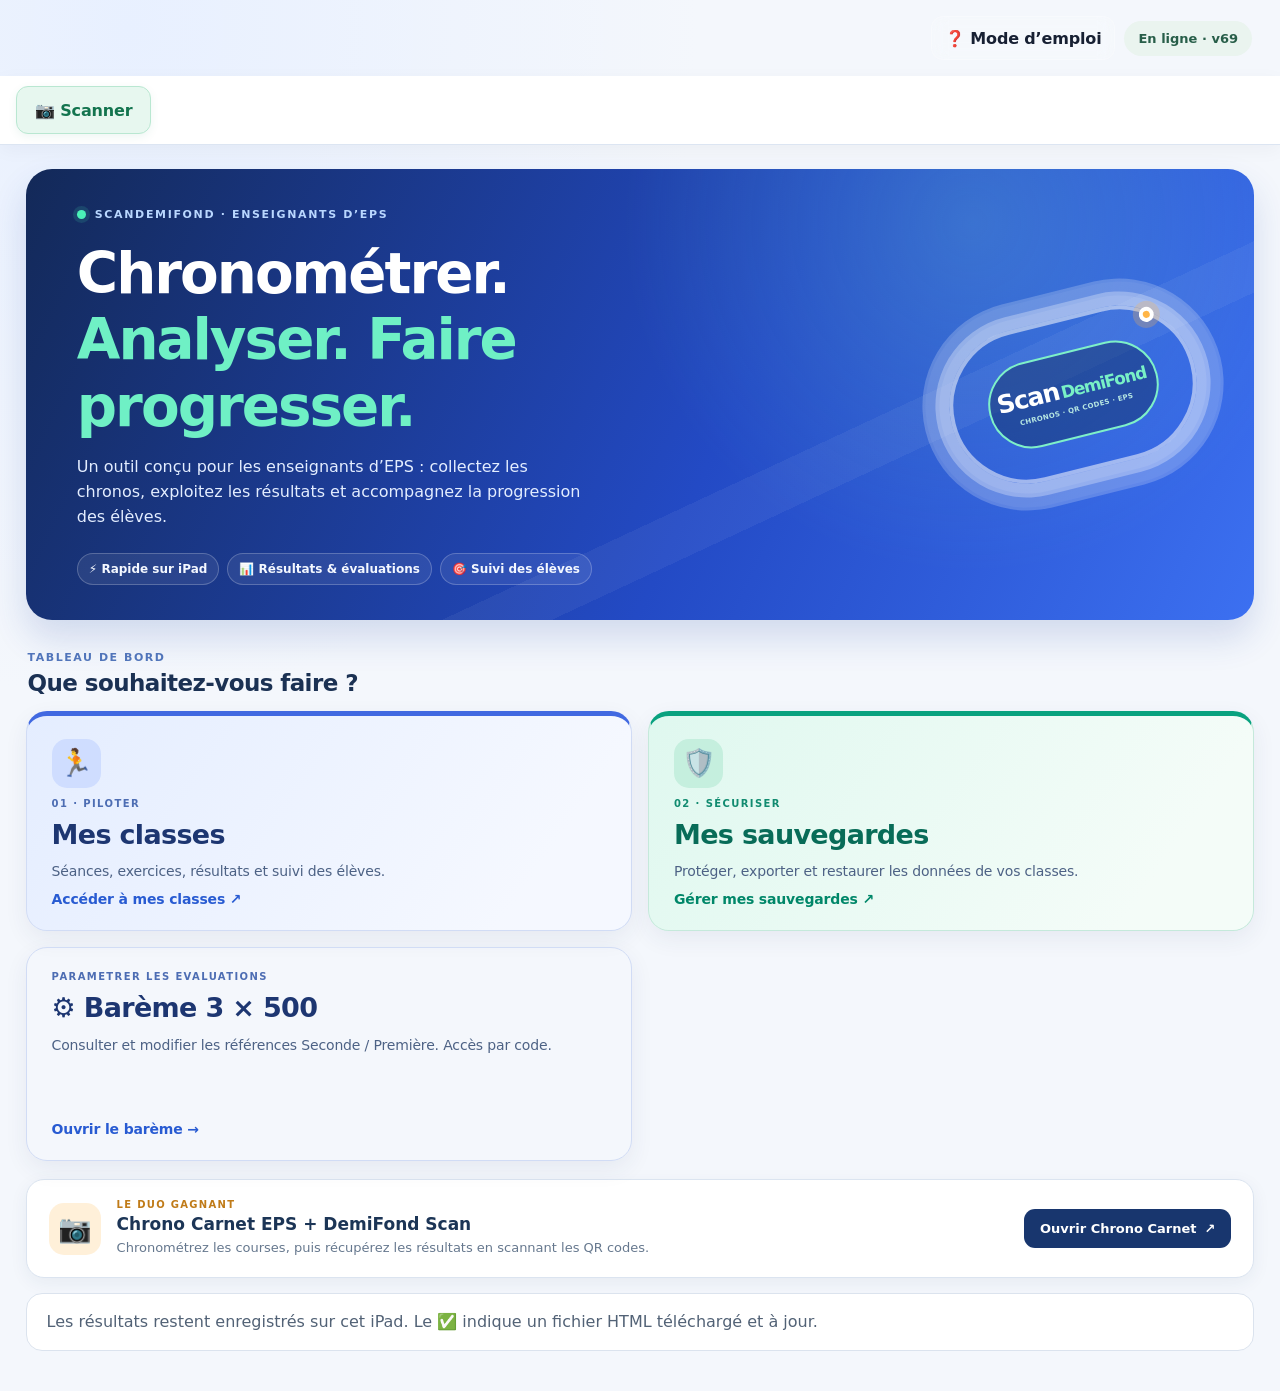
==== index.html @ 4aaed48b "Activer nouveau theme visuel transversal v30" ====
<!doctype html>
<html lang="fr">

<head>

  <meta charset="utf-8">

  <meta
    name="viewport"
    content="width=device-width,initial-scale=1,viewport-fit=cover"
  >

  <meta
    name="theme-color"
    content="#172554"
  >

  <link
    rel="manifest"
    href="/manifest.webmanifest"
  >

  <link
    rel="stylesheet"
    href="/app.css"
  >

  <link
    rel="stylesheet"
    href="/modern-ui.css?v=30"
  >

  <title>
    DemiFond Scan CCF
  </title>

<style>
#sessionResultsOverview .eps-dashboard-top{display:flex;justify-content:space-between;align-items:center;gap:12px;flex-wrap:wrap}
#sessionResultsOverview .eps-progress-panel{padding:18px;margin:16px 0;border:1px solid #d7e2ed;border-radius:14px;background:#f8fbff}
#sessionResultsOverview .eps-progress-heading{display:flex;align-items:baseline;gap:12px;flex-wrap:wrap}
#sessionResultsOverview .eps-progress-heading strong{font-size:32px;color:#163b6d}
#sessionResultsOverview .eps-progress-track{height:12px;border-radius:20px;overflow:hidden;background:#dce6f1;margin:12px 0}
#sessionResultsOverview .eps-progress-track div{height:100%;background:#16a34a;transition:width .2s}
#sessionResultsOverview .eps-progress-stats{display:flex;gap:14px;flex-wrap:wrap;color:#475569;font-size:14px}
#sessionResultsOverview .eps-dashboard-filters{display:flex;gap:8px;align-items:center;flex-wrap:wrap;margin:14px 0}
#sessionResultsOverview .eps-dashboard-filters button{padding:10px 13px;border:1px solid #cbd5e1;border-radius:10px;background:white;cursor:pointer}
#sessionResultsOverview .eps-dashboard-filters button[aria-pressed=true]{background:#dbeafe;border-color:#2563eb;color:#1d4ed8;font-weight:700}
#sessionResultsOverview .eps-dashboard-filters input{padding:10px;border:1px solid #cbd5e1;border-radius:10px;min-width:170px;flex:1}
#sessionResultsOverview .eps-dashboard-checks{display:grid;grid-template-columns:repeat(auto-fit,minmax(230px,1fr));gap:12px}
#sessionResultsOverview .eps-dashboard-checks section{padding:14px;border:1px solid #d7e2ed;border-radius:12px}
#sessionResultsOverview .eps-dashboard-checks h3{margin:0 0 8px}
#sessionResultsOverview .eps-dashboard-checks ul{columns:2;line-height:1.8;padding-left:20px}
#sessionResultsOverview .eps-unscanned-picker{background:#fff1d6!important;border-left:5px solid #f59e0b!important;opacity:1!important;color:#854d0e!important}
#sessionResultsOverview #epsStudentPicker button[hidden]{display:none!important}
#results .table{overflow:auto;max-height:75vh}
#results .table table{border-collapse:separate;border-spacing:0}
#results .table thead th{position:sticky;top:0;z-index:3}
#results .table th:first-child,#results .table td:first-child{position:sticky;left:0;z-index:2;background:#fff}
#results .table thead th:first-child{z-index:4}
#results .table tr.pronote-unscanned td:first-child{background:#fff1d6}
</style>
<style>
:root{--eps-accent:#2563eb;--eps-ink:#172b4d;--eps-soft:#f5f8fc}
body{font-family:system-ui,-apple-system,"Segoe UI",sans-serif}
.card{border-radius:18px!important;box-shadow:0 5px 22px rgba(26,48,83,.065)!important}
button,input,select{font-family:inherit}
button{transition:background-color .15s,border-color .15s,box-shadow .15s}
button:focus-visible,input:focus-visible,select:focus-visible{outline:3px solid #93c5fd;outline-offset:2px}
#sessionResultsOverview{background:linear-gradient(180deg,#fff 0%,#f9fbff 100%);border:1px solid #e0e9f4;padding:clamp(14px,2.2vw,26px)}
#sessionResultsOverview h2{font-size:clamp(19px,2.5vw,26px);letter-spacing:-.025em;color:var(--eps-ink)}
#sessionResultsOverview .eps-progress-panel{background:linear-gradient(135deg,#edf5ff,#f7fbff);border:1px solid #cbdff7}
#sessionResultsOverview .eps-dashboard-checks section{background:#fff;box-shadow:0 2px 12px rgba(26,48,83,.04)}
#sessionResultsOverview .eps-dashboard-filters button{font-weight:600}
#sessionResultsOverview .eps-dashboard-filters button:hover{border-color:#60a5fa}
#sessionResultsOverview .eps-issues{display:grid;gap:9px}
#sessionResultsOverview .eps-issue{display:flex;align-items:center;justify-content:space-between;gap:10px;padding:10px;border-radius:10px;background:#fff7ed;border:1px solid #fed7aa}
#sessionResultsOverview .eps-issue span{font-size:13px;overflow-wrap:anywhere}
#sessionResultsOverview .eps-issue button{border:1px solid #f59e0b;background:#fff;border-radius:9px;padding:9px 11px;white-space:nowrap;font-weight:700;color:#92400e}
#sessionResultsOverview .student-picker{border-radius:12px!important;transition:transform .12s,box-shadow .12s}
#sessionResultsOverview .student-picker:not(:disabled):active{transform:scale(.99)}
@media(max-width:650px){#sessionResultsOverview .eps-dashboard-top>.flow-primary{width:100%}#sessionResultsOverview .eps-dashboard-filters input{flex-basis:100%}#sessionResultsOverview .eps-dashboard-checks ul{columns:1}}
</style>
<style>
#exam500EditDialog .e500-edit-layout label{display:flex!important;flex-direction:column!important;align-items:stretch!important;gap:7px!important;font-size:13px!important;font-weight:700!important;color:#334155!important;min-width:0!important}
#exam500EditDialog .e500-edit-layout input,#exam500EditDialog .e500-edit-layout select{display:block!important;width:100%!important;box-sizing:border-box!important;min-width:0!important;padding:12px!important;margin:0!important;border:1px solid #cbd5e1!important;border-radius:10px!important;background:#fff!important;font-size:16px!important;color:#0f172a!important}
#exam500EditDialog .e500-races section{min-width:0!important;display:flex;flex-direction:column;gap:14px}
#exam500EditDialog .e500-races .e500-field span{line-height:1.3}
@media(max-width:720px){#exam500EditDialog .e500-races{grid-template-columns:1fr!important}#exam500EditDialog .e500-identity{grid-template-columns:1fr 1fr!important}}
</style>
</head>


<body>


<header class="scan-app-header">
  <div><small>EPS · VAUBAN · PROFESSEUR</small><h1>DemiFond Scan</h1><p>Collecter, consulter et évaluer.</p></div>
  <div><span id="scanNetworkStatus" class="network-status">v72</span></div>
</header>


<nav aria-label="Navigation"><button id="homeReturn" type="button">← Retour à l’accueil</button><button id="quickScanButton" type="button" class="flow-scan" data-action="quick-scan">📷 Scanner</button></nav>


<main>
  <section id="home" class="page eps-home">
    <div class="eps-home-hero">
      <div class="eps-home-hero-copy">
        <span class="eps-home-kicker"><span class="eps-home-live"></span> SCANDEMIFOND · ENSEIGNANTS D’EPS</span>
        <h2 tabindex="-1">Chronométrer.<br><em>Analyser. Faire progresser.</em></h2>
        <p>Un outil conçu pour les enseignants d’EPS : collectez les chronos, exploitez les résultats et accompagnez la progression des élèves.</p>
        <div class="eps-home-hero-tags"><span>⚡ Rapide sur iPad</span><span>📊 Résultats & évaluations</span><span>🎯 Suivi des élèves</span></div>
      </div>
      <div class="eps-home-track" aria-hidden="true"><div class="eps-home-track-outer"><div class="eps-home-track-inner"><span>Scan<span class="eps-home-unit">DemiFond</span></span><small>CHRONOS · QR CODES · EPS</small></div></div><span class="eps-home-track-dot"></span></div>
    </div>
    <div class="eps-home-section-heading"><div><span>TABLEAU DE BORD</span><h3>Que souhaitez-vous faire ?</h3></div></div>
    <div class="scan-home-grid classes-home-grid eps-home-actions">
      <button type="button" class="scan-home-card home-spaces" data-flow="classes"><span class="eps-home-card-icon" aria-hidden="true">🏃</span><span class="home-card-step">01 · PILOTER</span><strong>Mes classes</strong><span>Séances, exercices, résultats et suivi des élèves.</span><b>Accéder à mes classes <span aria-hidden="true">↗</span></b></button>
      <button type="button" class="scan-home-card home-backups" data-flow="backups"><span class="eps-home-card-icon" aria-hidden="true">🛡️</span><span class="home-card-step">02 · SÉCURISER</span><strong>Mes sauvegardes</strong><span>Protéger, exporter et restaurer les données de vos classes.</span><b>Gérer mes sauvegardes <span aria-hidden="true">↗</span></b></button>
    </div>
    <div class="eps-home-chrono">
      <div class="eps-home-chrono-icon" aria-hidden="true">📷</div>
      <div class="eps-home-chrono-copy"><span>LE DUO GAGNANT</span><strong>Chrono Carnet EPS + DemiFond Scan</strong><p>Chronométrez les courses, puis récupérez les résultats en scannant les QR codes.</p></div>
      <a href="https://chrono-carnet-eps.vercel.app/" target="_blank" rel="noopener noreferrer">Ouvrir Chrono Carnet <span aria-hidden="true">↗</span></a>
    </div>
    <div id="homeActiveContext" class="workspace-context" aria-live="polite"></div>
  </section>
  <section id="workflow" class="page hidden"><div id="workflowContent"></div></section>
  <section id="backups" class="page hidden">
    <div class="workspace-title"><h2>Sauvegarder / Restaurer</h2><p>Une sauvegarde globale pour protéger les données de cet iPad. Les sauvegardes par classe ou séance sont dans « Mes classes ».</p></div>
    <div id="backupChoices"></div>
    <div class="card backup-actions">    <button id="archiveFile">
      📄 Sauvegarder la séance active
    </button>

    <button id="backup">
      💾 Sauvegarder toutes les classes en HTML
    </button>

    <label class="button">

      📥 Importer un fichier HTML

      <input
        id="restore"
        type="file"
        accept=".html,text/html"
        hidden
      >

    </label>

<details class="backup-local"><summary>Récupération d’une version locale de secours</summary><div id="localRecoverySlot"></div><p>Cette récupération sur l’iPad ne remplace pas le téléchargement d’un fichier HTML.</p></details>
<p>Pour restaurer, choisis le fichier HTML téléchargé : toutes les classes, une classe ou une séance.</p>
<p class="backup-hint">✅ HTML téléchargé · ⚠️ Pas de HTML à jour. L’enregistrement automatique sur l’iPad ne valide pas la sauvegarde.</p></div>
  </section>


  <section
    id="group"
    class="page hidden"
  >

    <div id="groupFlowHeader" class="workspace-title"><button id="backToSpaces" type="button">← Mes espaces</button><div><h2 id="groupFlowTitle">Mes espaces</h2><p id="groupFlowHint">Choisis un espace pour afficher ses évaluations.</p></div></div>
    <div class="toolbar">

      <select
        id="groups"
        aria-label="Choisir un espace"
      ></select>

      <button id="addGroup">
        + Nouvel espace
      </button>

      <button id="archive" class="hidden" aria-hidden="true" tabindex="-1">
        Archiver l’espace
      </button>

    </div>


    <div
      id="filters"
      class="filters"
    ></div>


    <div class="card student-list-card">

      <div class="student-list-head">
        <div>
          <h2>
            Élèves de l’évaluation active
          </h2>
          <p>
            Touchez « Corriger » pour modifier une donnée ou un chrono.
          </p>
        </div>
      </div>

      <details class="manual-entry">

        <summary>
          + Ajouter manuellement un élève
        </summary>

        <div class="form">

          <input
            id="last"
            placeholder="Nom"
          >

          <input
            id="first"
            placeholder="Prénom"
          >

          <input
            id="classroom"
            placeholder="Classe (TA, TB…)"
          >

          <select id="sex">

            <option value="F">
              Fille
            </option>

            <option value="M">
              Garçon
            </option>

          </select>

          <input
            id="p1"
            placeholder="Temps prévu C1 (3:20)"
          >

          <input
            id="p2"
            placeholder="Temps prévu C2 (3:18)"
          >

          <button id="addStudent">
            Ajouter l’élève
          </button>

        </div>

      </details>


      <div class="table">

        <table>

          <thead>

            <tr>

              <th>Élève</th>
              <th>Classe</th>
              <th>Temps prévu C1</th>
              <th>Réalisé C1</th>
              <th>Temps prévu C2</th>
              <th>Réalisé C2</th>
              <th>AFL1</th>
              <th>Action</th>

            </tr>

          </thead>

          <tbody id="students"></tbody>

        </table>

      </div>

    </div>

  </section>


  <section
    id="scan"
    class="page hidden"
  >

    <div id="scanDestination" class="workspace-title"></div>
    <div class="scanGrid">

      <div class="card">

        <h2>
          Scanner un résultat
        </h2>

        <p>
          Le résultat sera enregistré dans
          l’espace et l’évaluation actuellement sélectionnés.
        </p>


        <div class="camera">

          <video
            id="video"
            playsinline
            muted
          ></video>

          <div class="target"></div>

        </div>


        <button id="camera">
          Activer la caméra
        </button>

        <button id="cameraStop">
          Arrêter
        </button>


        <details>

          <summary>
            Saisie de secours
          </summary>

          <textarea
            id="qrText"
            placeholder="Contenu du QR"
          ></textarea>

          <button id="readText">
            Valider
          </button>

        </details>

      </div>


      <div class="card">

        <h2>
          Dernier scan
        </h2>

        <div
          id="scanMessage"
          class="empty"
        >
          Aucun résultat reçu.
        </div>

        <div id="history"></div>

      </div>

    </div>

  </section>


  <section
    id="training-results"
    class="page hidden"
  >

    <div id="trainingResultContext"></div>
    <div
      id="trainingResultsCard"
      class="card"
    ></div>

  </section>


  <section
    id="results"
    class="page hidden"
  >

    <div id="examResultContext"></div>
    <div class="card">

      <h2>
        Résultats de l’évaluation active
      </h2>

      <div
        id="resultFilters"
        class="filters"
      ></div>

      <div class="table">

        <table>

          <thead>

            <tr>

              <th>Élève</th>
              <th>Classe</th>
              <th>C1</th>
              <th>C2</th>
              <th>Meilleur</th>
              <th>Perf /6</th>
              <th>Régul. /6</th>
              <th>AFL1 /12</th>
              <th>AFL2</th>
              <th>AFL3</th>
              <th>/20</th>

            </tr>

          </thead>

          <tbody id="resultRows"></tbody>

        </table>

      </div>

    </div>

  </section>


</main>


<div
  id="toast"
  class="toast hidden"
></div>


<!-- QR -->
<script src="/jsQR.js"></script>

<!-- Gestion espaces -->
<script src="/groups.js"></script>
<script src="/group-presets.js"></script>
<script src="/qr-ui.js"></script>

<!-- Moteur principal -->
<script src="/app.js?v=18"></script>

<!-- Validation stricte des QR -->
<script src="/qr-validation.js?v=6"></script>

<!-- Sauvegarde locale sécurisée -->
<script src="/storage-safety.js?v=1"></script>

<!-- Évaluation CCF -->
<script src="/evaluation-ccf.js?v=6"></script>

<!-- Archive iPad lisible + réimportable -->
<script src="/archive-ui.js?v=8"></script>

<!-- Résultats -->
<script src="/ccf-results-ui.js?v=1"></script>

<!-- Espaces / évaluations -->
<script src="/group-sessions-ui.js?v=11"></script>

<!-- Cartes espaces -->
<script src="/spaces-ui.js?v=1"></script>

<!-- 3 x 500 + bareme modifiable -->
<script src="/exam500-ui.js?v=38"></script>


<!-- Résultats Chrono Carnet hors CCF -->
<script src="/training-qr-ui.js?v=15"></script>
<script src="/training-edit-ui.js?v=5"></script>
<script src="/student-followup-ui.js?v=1"></script>

<!-- Suppression sécurisée par appui long -->
<script src="/hold-delete-ui.js?v=1"></script>

<!-- Aide -->
<script src="/help-ui.js?v=1"></script>

<!-- Parcours professeur -->
<script src="/pronote-roster.js?v=3"></script>
<script src="/workspace-ui.js?v=29"></script>

<!-- Scanner iPad -->
<script src="/scanner-ios.js?v=4"></script>
<script src="/results-collapse-ui.js?v=3"></script>


<script>

  if (
    "serviceWorker" in navigator
  ) {

    window.addEventListener(
      "load",
      async () => {

        let reloading =
          false;

        navigator
          .serviceWorker
          .addEventListener(
            "controllerchange",
            () => {

              if (reloading) {
                return;
              }

              reloading =
                true;

              window.location.reload();

            }
          );

        try {

          const registration =
            await navigator
              .serviceWorker
              .register(
                "/offline-worker.js?v=109",
                {
                  updateViaCache:
                    "none"
                }
              );

          await registration.update();

        } catch (error) {

          console.error(
            "Service worker non enregistré :",
            error
          );

        }

      }
    );

  }

</script>


</body>

</html>
---- app.css ----
:root{
  font-family:Inter,-apple-system,BlinkMacSystemFont,"Segoe UI",sans-serif;
  color:#172033;
  background:#f4f7fb
}

*{
  box-sizing:border-box
}

body{
  margin:0
}

header{
  padding:24px max(24px,4vw);
  background:#fff;
  display:flex;
  justify-content:space-between;
  align-items:center;
  border-bottom:1px solid #e2e8f0
}

h1{
  margin:3px 0;
  font-size:30px
}

h2{
  margin-top:0
}

p{
  color:#64748b
}

button,
.button,
input,
select,
textarea{
  font:inherit;
  border-radius:12px;
  border:1px solid #cbd5e1;
  padding:11px 13px;
  background:#fff
}

button,
.button{
  cursor:pointer;
  font-weight:700
}

button:disabled{
  opacity:.45;
  cursor:not-allowed
}

header button,
#addGroup,
#addStudent,
#camera,
#readText,
.primary-action{
  background:#3157d5;
  color:white;
  border-color:#3157d5
}

nav{
  display:flex;
  gap:8px;
  padding:12px max(24px,4vw);
  background:#fff
}

nav button.active{
  background:#e8edff;
  color:#2849b8
}

main{
  padding:22px max(24px,4vw)
}

.hidden{
  display:none!important
}

.toolbar,
.form,
.filters{
  display:flex;
  gap:8px;
  flex-wrap:wrap;
  margin-bottom:16px
}

.card{
  background:#fff;
  border:1px solid #e2e8f0;
  border-radius:20px;
  padding:20px;
  box-shadow:0 8px 28px #0f172a0a
}

.table{
  overflow:auto;
  -webkit-overflow-scrolling:touch
}

table{
  width:100%;
  border-collapse:collapse;
  min-width:850px
}

th,
td{
  text-align:left;
  padding:12px;
  border-bottom:1px solid #eef2f7
}

th{
  font-size:12px;
  text-transform:uppercase;
  color:#64748b
}

.filter.active{
  background:#3157d5;
  color:#fff
}

.scanGrid{
  display:grid;
  grid-template-columns:1.15fr .85fr;
  gap:18px
}

.camera{
  position:relative;
  background:#0f172a;
  border-radius:18px;
  overflow:hidden;
  aspect-ratio:4/3;
  margin:14px 0
}

.camera video{
  width:100%;
  height:100%;
  object-fit:cover
}

.target{
  position:absolute;
  inset:18%;
  border:4px solid #5eead4;
  border-radius:22px
}

.empty{
  padding:28px;
  text-align:center;
  color:#64748b;
  background:#f8fafc;
  border-radius:14px
}

.toast{
  position:fixed;
  left:50%;
  bottom:30px;
  transform:translateX(-50%);
  padding:16px 22px;
  background:#065f46;
  color:#fff;
  border-radius:14px;
  font-weight:800;
  box-shadow:0 10px 40px #0003;
  z-index:1000
}

.scan-ok{
  padding:18px;
  border-radius:16px;
  background:#ecfdf5;
  color:#065f46;
  font-size:20px;
  font-weight:800
}

.scan-bad{
  padding:18px;
  border-radius:16px;
  background:#fff7ed;
  color:#9a3412;
  font-weight:800
}

textarea{
  width:100%;
  margin:10px 0;
  min-height:90px
}


/* =========================================================
   GROUPES / EVALUATIONS / ARCHIVES
   ========================================================= */

.session-manager{
  margin-bottom:18px;
  border-color:#dbe4f0
}

.session-manager-header,
.session-manager-empty,
.archives-header{
  display:flex;
  justify-content:space-between;
  align-items:flex-start;
  gap:18px
}

.session-manager-header h2,
.session-manager-empty h2,
.archives-header h2{
  margin:2px 0 4px
}

.session-manager-header p,
.session-manager-empty p,
.archives-header p{
  margin:0
}

.session-manager-eyebrow{
  font-size:11px;
  font-weight:900;
  letter-spacing:.08em;
  color:#3157d5;
  margin-bottom:5px
}

.session-manager-actions{
  display:flex;
  gap:8px;
  flex-wrap:wrap;
  justify-content:flex-end
}

.session-list{
  display:flex;
  flex-direction:column;
  gap:10px;
  margin-top:18px
}

.session-row{
  display:flex;
  justify-content:space-between;
  align-items:center;
  gap:18px;
  padding:14px;
  border:1px solid #dfe6ee;
  border-radius:14px;
  background:#f8fafc
}

.session-row.active{
  border-color:#3157d5;
  background:#eef2ff;
  box-shadow:0 0 0 2px #3157d51a
}

.session-main{
  min-width:220px;
  flex:1
}

.session-title-line{
  display:flex;
  align-items:center;
  gap:8px;
  flex-wrap:wrap
}

.session-title-line strong{
  font-size:16px
}

.session-active-badge{
  display:inline-flex;
  align-items:center;
  border-radius:999px;
  padding:4px 8px;
  background:#3157d5;
  color:white;
  font-size:11px;
  font-weight:800
}

.session-meta{
  display:flex;
  gap:10px;
  flex-wrap:wrap;
  margin-top:7px;
  color:#64748b;
  font-size:13px
}

.session-status{
  display:inline-flex;
  border-radius:999px;
  padding:2px 8px;
  font-weight:800;
  font-size:12px
}

.status-open{
  background:#dcfce7;
  color:#166534
}

.status-closed{
  background:#fef3c7;
  color:#92400e
}

.status-locked{
  background:#e2e8f0;
  color:#334155
}

.session-controls{
  display:flex;
  align-items:center;
  gap:7px;
  flex-wrap:wrap;
  justify-content:flex-end
}

.session-controls button,
.session-controls select{
  padding:8px 10px;
  border-radius:9px
}

.session-controls .session-scan{
  background:#3157d5;
  color:white;
  border-color:#3157d5
}

.session-controls .session-results{
  background:#eef2ff;
  color:#2849b8;
  border-color:#cbd5ff
}

.session-empty{
  margin-top:16px;
  padding:20px;
  background:#f8fafc;
  border:1px dashed #cbd5e1;
  border-radius:14px;
  color:#64748b
}

.session-empty p{
  margin-bottom:0
}

.group-archives-panel{
  margin-bottom:18px;
  border-color:#dbe4f0
}

.archive-list{
  display:flex;
  flex-direction:column;
  gap:10px;
  margin-top:18px
}

.archive-row{
  display:flex;
  align-items:center;
  justify-content:space-between;
  gap:16px;
  padding:14px;
  background:#f8fafc;
  border:1px solid #e2e8f0;
  border-radius:14px
}

.archive-meta{
  margin-top:4px;
  font-size:13px;
  color:#64748b
}

.restore-group{
  background:#eef2ff;
  color:#2849b8;
  border-color:#cbd5ff
}


/* =========================================================
   CCF - CHOIX DE LA VUE
   ========================================================= */

.ccf-view-tabs{
  display:flex;
  gap:8px;
  margin:8px 0 18px;
  flex-wrap:wrap
}

.ccf-view-button{
  background:#f1f5f9;
  color:#475569;
  border:1px solid #dbe3ee;
  padding:11px 16px
}

.ccf-view-button.active{
  background:#3157d5;
  border-color:#3157d5;
  color:#fff
}


/* =========================================================
   TABLEAU DETAILLE
   ========================================================= */

.ccf-detailed-view{
  width:100%;
  overflow-x:auto;
  overflow-y:visible;
  border:1px solid #dfe6ee;
  border-radius:14px;
  -webkit-overflow-scrolling:touch
}

.ccf-detailed-table{
  min-width:2050px;
  border-collapse:separate;
  border-spacing:0;
  font-size:13px
}

.ccf-detailed-table th,
.ccf-detailed-table td{
  white-space:nowrap;
  text-align:center;
  vertical-align:middle;
  padding:10px 9px;
  border-right:1px solid #e5e7eb;
  border-bottom:1px solid #e5e7eb
}

.ccf-detailed-table thead th{
  position:sticky;
  top:0;
  z-index:3;
  color:#172033;
  font-size:11px;
  font-weight:800;
  text-transform:none;
  background:#e5e7eb
}

.ccf-detailed-table th:nth-child(1),
.ccf-detailed-table td:nth-child(1){
  position:sticky;
  left:0;
  z-index:2;
  min-width:180px;
  max-width:180px;
  text-align:left;
  background:#f8fafc
}

.ccf-detailed-table thead th:nth-child(1){
  z-index:5;
  background:#d8dde3
}

.ccf-detailed-table th:nth-child(2),
.ccf-detailed-table td:nth-child(2){
  min-width:75px
}

.ccf-detailed-table th:nth-child(3),
.ccf-detailed-table td:nth-child(3){
  background:#fff3c4
}

.ccf-detailed-table th:nth-child(4),
.ccf-detailed-table td:nth-child(4){
  background:#f8fafc
}

.ccf-detailed-table th:nth-child(5),
.ccf-detailed-table td:nth-child(5){
  background:#e7f5e1
}

.ccf-detailed-table th:nth-child(6),
.ccf-detailed-table td:nth-child(6){
  background:#fff3c4
}

.ccf-detailed-table th:nth-child(7),
.ccf-detailed-table td:nth-child(7){
  background:#f8fafc
}

.ccf-detailed-table th:nth-child(8),
.ccf-detailed-table td:nth-child(8){
  background:#e7f5e1
}

.ccf-detailed-table th:nth-child(9),
.ccf-detailed-table td:nth-child(9){
  background:#dff4fb
}

.ccf-detailed-table th:nth-child(10),
.ccf-detailed-table td:nth-child(10){
  background:#dff4fb
}

.ccf-detailed-table th:nth-child(11),
.ccf-detailed-table td:nth-child(11){
  background:#f4dcfa
}

.ccf-detailed-table th:nth-child(12),
.ccf-detailed-table td:nth-child(12){
  background:#d8f2fb
}

.ccf-detailed-table th:nth-child(13),
.ccf-detailed-table td:nth-child(13){
  background:#e9ddff
}

.ccf-detailed-table th:nth-child(14),
.ccf-detailed-table td:nth-child(14){
  background:#ddd1ff
}

.ccf-detailed-table th:nth-child(15),
.ccf-detailed-table td:nth-child(15){
  background:#b9df78;
  font-weight:800
}

.ccf-detailed-table th:nth-child(16),
.ccf-detailed-table td:nth-child(16){
  background:#eef2f7
}

.ccf-detailed-table th:nth-child(17),
.ccf-detailed-table td:nth-child(17){
  background:#d9f2bf
}

.ccf-detailed-table th:nth-child(18),
.ccf-detailed-table td:nth-child(18){
  background:#cceba9
}

.ccf-detailed-table th:nth-child(19),
.ccf-detailed-table td:nth-child(19){
  background:#d9efff;
  font-weight:900
}

.ccf-detailed-table select{
  min-width:75px;
  padding:7px 8px;
  border-radius:8px
}

.ccf-detailed-table button{
  padding:8px 10px;
  white-space:nowrap
}


/* =========================================================
   TABLEAU SAISIE RAPIDE
   ========================================================= */

.ccf-quick-view{
  margin-top:8px
}

.ccf-quick-header{
  display:flex;
  align-items:flex-start;
  justify-content:space-between;
  gap:20px;
  margin:6px 0 16px
}

.ccf-quick-header h3{
  margin:0 0 4px;
  font-size:20px
}

.ccf-quick-header p{
  margin:0;
  font-size:14px
}

.ccf-quick-table-container{
  border:1px solid #dfe6ee;
  border-radius:14px;
  overflow:auto;
  -webkit-overflow-scrolling:touch
}

.ccf-quick-table{
  min-width:900px;
  font-size:14px
}

.ccf-quick-table th,
.ccf-quick-table td{
  text-align:center;
  vertical-align:middle;
  border-right:1px solid #e5e7eb;
  padding:10px 12px
}

.ccf-quick-table thead th{
  background:#e2e8f0;
  color:#172033;
  text-transform:none;
  font-size:12px;
  font-weight:800
}

.ccf-quick-table th:first-child,
.ccf-quick-table td:first-child{
  text-align:left;
  min-width:220px
}

.ccf-quick-table th:nth-child(2),
.ccf-quick-table td:nth-child(2){
  min-width:80px
}

.ccf-quick-table th:nth-child(3),
.ccf-quick-table td:nth-child(3){
  background:#d9efff;
  min-width:90px
}

.ccf-quick-table th:nth-child(4),
.ccf-quick-table td:nth-child(4){
  background:#eee4ff;
  min-width:120px
}

.ccf-quick-table th:nth-child(5),
.ccf-quick-table td:nth-child(5){
  background:#dff3c8;
  min-width:170px
}

.ccf-quick-table th:nth-child(6),
.ccf-quick-table td:nth-child(6){
  background:#cceba9;
  min-width:170px
}

.ccf-quick-table th:nth-child(7),
.ccf-quick-table td:nth-child(7){
  background:#d9efff;
  min-width:100px;
  font-size:16px
}

.ccf-quick-table tbody tr:nth-child(even) td:first-child,
.ccf-quick-table tbody tr:nth-child(even) td:nth-child(2){
  background:#f8fafc
}

.ccf-quick-table select{
  padding:8px 10px;
  border-radius:9px;
  min-width:105px
}

.ccf-quick-points{
  display:block;
  margin-top:5px;
  font-size:12px;
  font-weight:800;
  color:#334155
}

.ccf-quick-afl1,
.ccf-quick-final{
  font-size:16px
}


/* =========================================================
   IPAD / PETITS ECRANS
   ========================================================= */

@media(max-width:900px){

  .scanGrid{
    grid-template-columns:1fr
  }

  header{
    align-items:flex-start;
    gap:14px;
    flex-direction:column
  }

  .form input{
    flex:1 1 30%
  }

  main{
    padding:14px
  }

  .card{
    padding:14px;
    border-radius:16px
  }

  .session-manager-header,
  .session-manager-empty,
  .archives-header{
    flex-direction:column;
    align-items:stretch
  }

  .session-manager-actions{
    justify-content:flex-start
  }

  .session-manager-actions button{
    flex:1
  }

  .session-row{
    align-items:stretch;
    flex-direction:column
  }

  .session-main{
    min-width:0
  }

  .session-controls{
    justify-content:flex-start
  }

  .session-controls button,
  .session-controls select{
    flex:1 1 130px
  }

  .archive-row{
    align-items:stretch;
    flex-direction:column
  }

  .archive-row button{
    width:100%
  }

  .ccf-results-card{
    overflow:hidden
  }

  .ccf-view-tabs{
    position:sticky;
    top:0;
    z-index:10;
    background:#fff;
    padding:4px 0 10px
  }

  .ccf-view-button{
    flex:1;
    min-width:180px
  }

  .ccf-detailed-table{
    font-size:12px
  }

  .ccf-detailed-table th,
  .ccf-detailed-table td{
    padding:9px 7px
  }

  .ccf-detailed-table th:nth-child(1),
  .ccf-detailed-table td:nth-child(1){
    min-width:160px;
    max-width:160px
  }

  .ccf-quick-table{
    min-width:820px
  }

  .ccf-quick-table th:first-child,
  .ccf-quick-table td:first-child{
    position:sticky;
    left:0;
    z-index:2;
    background:#fff;
    min-width:190px
  }

  .ccf-quick-table thead th:first-child{
    z-index:4;
    background:#e2e8f0
  }

}
---- modern-ui.css ----
/* =========================================================
   DEMIFOND SCAN CCF — MODERN UI
   Surcouche visuelle uniquement
   ========================================================= */

:root{
  --ui-bg:#f3f6fb;
  --ui-surface:#ffffff;
  --ui-surface-soft:#f8fafc;
  --ui-border:#e2e8f0;
  --ui-text:#162033;
  --ui-muted:#64748b;
  --ui-primary:#3157d5;
  --ui-primary-dark:#2445b8;
  --ui-primary-soft:#eef2ff;
  --ui-success:#15803d;
  --ui-success-soft:#ecfdf3;
  --ui-warning:#b45309;
  --ui-warning-soft:#fff7ed;
  --ui-danger:#b91c1c;
  --ui-danger-soft:#fef2f2;
  --ui-radius:20px;
  --ui-shadow:0 12px 35px rgba(15,23,42,.07);
}


/* =========================================================
   GLOBAL
   ========================================================= */

body{
  background:
    radial-gradient(
      circle at 15% 0%,
      rgba(49,87,213,.07),
      transparent 26%
    ),
    var(--ui-bg);
  color:var(--ui-text);
}

main{
  max-width:1600px;
  margin:0 auto;
  padding-top:26px;
  padding-bottom:50px;
}

h1,
h2,
h3{
  letter-spacing:-.025em;
}

h2{
  color:var(--ui-text);
}

p{
  line-height:1.5;
}

button,
.button,
input,
select,
textarea{
  transition:
    border-color .15s ease,
    box-shadow .15s ease,
    transform .15s ease,
    background .15s ease;
}

button:hover:not(:disabled),
.button:hover{
  transform:translateY(-1px);
}

button:active:not(:disabled){
  transform:translateY(0);
}

input:focus,
select:focus,
textarea:focus{
  outline:none;
  border-color:var(--ui-primary);
  box-shadow:0 0 0 4px rgba(49,87,213,.11);
}


/* =========================================================
   HEADER
   ========================================================= */

header{
  position:relative;
  border:0;
  color:#fff;
  background:
    linear-gradient(
      120deg,
      #162554 0%,
      #253f99 55%,
      #3157d5 100%
    );
  padding:26px max(24px,4vw);
  box-shadow:
    0 12px 35px rgba(23,37,84,.18);
}

header small{
  display:inline-flex;
  padding:5px 9px;
  margin-bottom:5px;
  border-radius:999px;
  background:rgba(255,255,255,.13);
  color:#dbe5ff;
  font-weight:800;
  letter-spacing:.08em;
}

header h1{
  margin:5px 0 3px;
  color:#fff;
  font-size:clamp(26px,3vw,36px);
}

header p{
  margin:4px 0 0;
  color:#d7e0ff;
}

header > div:last-child{
  display:flex;
  align-items:center;
  justify-content:flex-end;
  gap:9px;
  flex-wrap:wrap;
}

header button,
header .button{
  min-height:44px;
  background:rgba(255,255,255,.13);
  color:#fff;
  border:1px solid rgba(255,255,255,.25);
  backdrop-filter:blur(8px);
}

header button:hover,
header .button:hover{
  background:rgba(255,255,255,.21);
}


/* =========================================================
   NAVIGATION
   ========================================================= */

nav{
  position:sticky;
  top:0;
  z-index:50;
  gap:8px;
  padding:11px max(24px,4vw);
  border-bottom:1px solid var(--ui-border);
  box-shadow:0 5px 18px rgba(15,23,42,.04);
}

nav button{
  border:0;
  color:#526078;
  background:transparent;
  padding:11px 18px;
}

nav button:hover{
  background:#f1f5f9;
}

nav button.active{
  color:var(--ui-primary-dark);
  background:var(--ui-primary-soft);
  box-shadow:
    inset 0 0 0 1px rgba(49,87,213,.12);
}


/* =========================================================
   CARTES
   ========================================================= */

.card{
  border:1px solid rgba(203,213,225,.8);
  border-radius:var(--ui-radius);
  box-shadow:var(--ui-shadow);
}

.card + .card{
  margin-top:18px;
}


/* =========================================================
   TOOLBAR ESPACES
   ========================================================= */

.toolbar{
  align-items:center;
  padding:12px;
  margin-bottom:18px;
  background:rgba(255,255,255,.72);
  border:1px solid var(--ui-border);
  border-radius:18px;
  box-shadow:0 6px 24px rgba(15,23,42,.04);
  backdrop-filter:blur(10px);
}

.toolbar #groups{
  min-width:260px;
  flex:1;
  font-weight:700;
}

#addGroup{
  min-height:44px;
  padding-left:18px;
  padding-right:18px;
  box-shadow:
    0 7px 18px rgba(49,87,213,.2);
}

#archive{
  color:#9f1239;
  border-color:#fecdd3;
  background:#fff1f2;
}


/* =========================================================
   VUE "MES ESPACES"
   ========================================================= */

#spacesOverview{
  overflow:hidden;
  margin-bottom:18px;
  padding:24px;
}

.spaces-overview-head{
  display:flex;
  align-items:flex-start;
  justify-content:space-between;
  gap:20px;
  margin-bottom:18px;
}

.spaces-overview-head h2{
  margin:3px 0 4px;
  font-size:24px;
}

.spaces-overview-head p{
  margin:0;
}

.spaces-grid{
  display:grid;
  grid-template-columns:
    repeat(auto-fit,minmax(235px,1fr));
  gap:14px;
}

.space-card{
  position:relative;
  display:flex;
  flex-direction:column;
  align-items:flex-start;
  gap:7px;
  min-height:160px;
  padding:20px;
  text-align:left;
  border:1px solid var(--ui-border);
  border-radius:18px;
  background:
    linear-gradient(
      145deg,
      #fff 0%,
      #f8fafc 100%
    );
  box-shadow:
    0 6px 18px rgba(15,23,42,.045);
}

.space-card::before{
  content:"";
  position:absolute;
  left:0;
  top:18px;
  bottom:18px;
  width:4px;
  border-radius:0 4px 4px 0;
  background:#cbd5e1;
}

.space-card:hover{
  border-color:#b6c4e6;
  box-shadow:
    0 12px 28px rgba(15,23,42,.08);
}

.space-card strong{
  padding-right:10px;
  color:#172033;
  font-size:18px;
  line-height:1.3;
}

.space-card span{
  color:var(--ui-muted);
  font-size:14px;
  font-weight:600;
}

.space-card b{
  margin-top:auto;
  color:var(--ui-primary);
  font-size:13px;
}

.space-card.active{
  border-color:#8da4ed;
  background:
    linear-gradient(
      145deg,
      #f8faff 0%,
      #eef2ff 100%
    );
  box-shadow:
    0 0 0 3px rgba(49,87,213,.08),
    0 12px 28px rgba(49,87,213,.09);
}

.space-card.active::before{
  background:var(--ui-primary);
}


/* =========================================================
   GESTION DES ÉVALUATIONS
   ========================================================= */

.session-manager{
  padding:24px;
}

.session-manager-eyebrow{
  color:var(--ui-primary);
  font-size:11px;
  letter-spacing:.12em;
}

.session-manager-header h2{
  font-size:24px;
}

.session-manager-actions .primary-action{
  min-height:44px;
  box-shadow:
    0 7px 18px rgba(49,87,213,.18);
}

.session-list{
  gap:12px;
}

.session-row{
  padding:16px 17px;
  border-radius:16px;
  background:#fff;
  box-shadow:
    0 5px 15px rgba(15,23,42,.035);
}

.session-row:hover{
  border-color:#c6d1e2;
}

.session-row.active{
  border-color:#8da4ed;
  background:
    linear-gradient(
      90deg,
      #f5f7ff 0%,
      #fff 70%
    );
  box-shadow:
    inset 4px 0 0 var(--ui-primary),
    0 8px 22px rgba(49,87,213,.07);
}

.session-title-line strong{
  font-size:17px;
}

.session-active-badge{
  background:var(--ui-primary);
  padding:5px 9px;
}

.session-status{
  padding:4px 9px;
}

.status-open{
  background:var(--ui-success-soft);
  color:var(--ui-success);
}

.status-closed{
  background:#fff7df;
  color:#a16207;
}

.status-locked{
  background:#eef2f7;
  color:#475569;
}

.session-controls button,
.session-controls select{
  min-height:38px;
}

.session-controls .session-open{
  background:#fff;
}

.session-controls .session-scan{
  box-shadow:
    0 5px 14px rgba(49,87,213,.16);
}


/* =========================================================
   CONTEXTE SCANNER
   ========================================================= */

.active-context-banner,
#sessionBanner{
  position:relative;
  padding:17px 20px;
  margin-bottom:16px;
  border-color:#ccd7fa;
  background:
    linear-gradient(
      90deg,
      #eef2ff,
      #f8faff
    );
  box-shadow:none;
}

.active-context-banner{
  display:flex;
  gap:8px 20px;
  align-items:center;
  justify-content:space-between;
  flex-wrap:wrap;
}

.active-context-banner strong{
  color:#263f9d;
  font-size:16px;
}

.active-context-banner span{
  color:#53638e;
  font-weight:700;
}


/* =========================================================
   SCANNER
   ========================================================= */

.scanGrid{
  align-items:start;
}

.camera{
  border:4px solid #fff;
  box-shadow:
    0 12px 30px rgba(15,23,42,.16);
}

.target{
  border-width:3px;
  border-color:#5eead4;
  box-shadow:
    0 0 0 9999px rgba(15,23,42,.18);
}

#camera{
  min-height:46px;
  padding:11px 18px;
  box-shadow:
    0 7px 18px rgba(49,87,213,.18);
}

#cameraStop{
  min-height:46px;
  background:#f8fafc;
}

.scan-ok{
  border:1px solid #bbf7d0;
  background:var(--ui-success-soft);
  box-shadow:
    inset 4px 0 0 #22c55e;
}

.scan-bad{
  border:1px solid #fed7aa;
  background:var(--ui-warning-soft);
  box-shadow:
    inset 4px 0 0 #f97316;
}


/* =========================================================
   FORMULAIRES
   ========================================================= */

.form{
  padding:14px;
  background:#f8fafc;
  border:1px solid var(--ui-border);
  border-radius:16px;
}

.form input,
.form select{
  min-height:43px;
}

.form #addStudent{
  min-height:43px;
}


/* =========================================================
   TABLEAUX
   ========================================================= */

.table,
.ccf-detailed-view,
.ccf-quick-table-container{
  border-radius:16px;
}

table tbody tr{
  transition:background .12s ease;
}

table tbody tr:hover{
  background:rgba(238,242,255,.5);
}

th{
  color:#526078;
  font-weight:800;
  letter-spacing:.03em;
}

td{
  color:#263043;
}


/* =========================================================
   FILTRES
   ========================================================= */

.filters{
  gap:7px;
}

.filter{
  border-radius:999px;
  padding:8px 13px;
  background:#fff;
}

.filter.active{
  border-color:var(--ui-primary);
  box-shadow:
    0 5px 14px rgba(49,87,213,.13);
}


/* =========================================================
   ARCHIVES
   ========================================================= */

.group-archives-panel{
  border-style:dashed;
}

.archive-row{
  background:#fff;
}

.restore-group{
  font-weight:800;
}


/* =========================================================
   ÉTATS VIDES
   ========================================================= */

.empty,
.session-empty{
  border:1px dashed #cbd5e1;
  background:
    linear-gradient(
      145deg,
      #fbfdff,
      #f8fafc
    );
}


/* =========================================================
   TOAST
   ========================================================= */

.toast{
  max-width:min(90vw,520px);
  text-align:center;
  box-shadow:
    0 18px 45px rgba(15,23,42,.28);
}


/* =========================================================
   MODE D'EMPLOI
   ========================================================= */

.help-trigger{
  display:inline-flex;
  align-items:center;
  gap:7px;
}

.help-overlay{
  position:fixed;
  inset:0;
  z-index:5000;
  display:flex;
  align-items:center;
  justify-content:center;
  padding:24px;
  background:rgba(15,23,42,.52);
  backdrop-filter:blur(5px);
}

.help-panel{
  width:min(780px,100%);
  max-height:min(86vh,850px);
  overflow:auto;
  border-radius:24px;
  background:#fff;
  box-shadow:
    0 30px 90px rgba(15,23,42,.32);
}

.help-head{
  position:sticky;
  top:0;
  z-index:2;
  display:flex;
  align-items:flex-start;
  justify-content:space-between;
  gap:20px;
  padding:22px 24px 18px;
  background:#fff;
  border-bottom:1px solid var(--ui-border);
}

.help-head h2{
  margin:0 0 3px;
}

.help-head p{
  margin:0;
}

.help-close{
  flex:0 0 auto;
  width:42px;
  height:42px;
  padding:0;
  border-radius:50%;
  font-size:20px;
}

.help-content{
  padding:22px 24px 28px;
}

.help-note{
  padding:16px 17px;
  margin-bottom:20px;
  border:1px solid #c7d2fe;
  border-radius:16px;
  background:#eef2ff;
  color:#293d8f;
  line-height:1.5;
}

.help-step{
  display:grid;
  grid-template-columns:36px 1fr;
  gap:12px;
  padding:15px 0;
  border-bottom:1px solid #eef2f7;
}

.help-step:last-child{
  border-bottom:0;
}

.help-number{
  display:flex;
  align-items:center;
  justify-content:center;
  width:34px;
  height:34px;
  border-radius:50%;
  color:#fff;
  background:var(--ui-primary);
  font-size:13px;
  font-weight:900;
}

.help-step h3{
  margin:1px 0 5px;
  font-size:16px;
}

.help-step p{
  margin:0;
}

.help-step strong{
  color:#3346a0;
}


/* =========================================================
   RESPONSIVE iPAD / MOBILE
   ========================================================= */

@media(max-width:900px){

  header{
    align-items:flex-start;
    gap:18px;
  }

  header > div:last-child{
    max-width:360px;
  }

  .scanGrid{
    grid-template-columns:1fr;
  }

  .session-row{
    align-items:flex-start;
    flex-direction:column;
  }

  .session-controls{
    width:100%;
    justify-content:flex-start;
  }

  .active-context-banner{
    align-items:flex-start;
    flex-direction:column;
  }
}

@media(max-width:700px){

  header{
    flex-direction:column;
    padding:20px;
  }

  header > div:last-child{
    width:100%;
    max-width:none;
    justify-content:flex-start;
  }

  header button,
  header .button{
    flex:1 1 auto;
    text-align:center;
  }

  nav{
    padding-left:12px;
    padding-right:12px;
    overflow:auto;
  }

  nav button{
    white-space:nowrap;
  }

  main{
    padding:16px 12px 35px;
  }

  .toolbar{
    align-items:stretch;
    flex-direction:column;
  }

  .toolbar #groups{
    min-width:0;
    width:100%;
  }

  .spaces-grid{
    grid-template-columns:1fr;
  }

  #spacesOverview,
  .session-manager,
  .card{
    padding:17px;
  }

  .session-manager-header{
    flex-direction:column;
  }

  .session-manager-actions{
    justify-content:flex-start;
  }

  .help-overlay{
    padding:10px;
  }

  .help-panel{
    max-height:92vh;
    border-radius:20px;
  }
}


/* =========================================================
   ERGONOMIE V3 — TABLEAU DE SUIVI INTUITIF
   ========================================================= */

.student-list-card{
  padding:22px 24px 24px;
}

.student-list-head{
  display:flex;
  align-items:flex-start;
  justify-content:space-between;
  gap:16px;
  margin-bottom:12px;
}

.student-list-head h2{
  margin:0 0 4px;
}

.student-list-head p{
  margin:0;
  color:var(--ui-muted);
  font-size:14px;
}

.manual-entry{
  margin:10px 0 16px;
  border:1px solid #d8e1f3;
  border-radius:14px;
  background:#f8faff;
}

.manual-entry > summary{
  cursor:pointer;
  list-style:none;
  padding:12px 14px;
  color:var(--ui-primary-dark);
  font-weight:800;
}

.manual-entry > summary::-webkit-details-marker{
  display:none;
}

.manual-entry[open] > summary{
  border-bottom:1px solid #d8e1f3;
}

.manual-entry .form{
  margin:0;
  border:0;
  border-radius:0 0 14px 14px;
  background:#fff;
}

.project-cell{
  display:flex;
  flex-direction:column;
  gap:2px;
  min-width:96px;
}

.project-cell strong{
  color:#1e293b;
  font-size:15px;
}

.project-cell small{
  color:#64748b;
  font-size:12px;
  line-height:1.2;
  white-space:nowrap;
}

.student-edit{
  min-height:34px;
  padding:7px 10px;
  border-color:#c7d2fe;
  background:#eef2ff;
  color:#2743a5;
  font-weight:800;
  white-space:nowrap;
}

.student-list-card .table{
  overflow:auto;
}

.student-list-card table{
  min-width:980px;
}

.student-list-card th{
  font-size:12px;
  white-space:nowrap;
}

.student-list-card td{
  vertical-align:middle;
}

@media(max-width:900px){
  .student-list-card{
    padding:18px;
  }

  .student-list-card table{
    min-width:920px;
  }
}

@media(max-width:700px){
  .student-list-head{
    flex-direction:column;
  }

  .manual-entry > summary{
    padding:11px 12px;
  }
}


/* =========================================================
   ÉVALUATIONS REPLIABLES
   ========================================================= */

.session-row{
  display:block;
  padding:0;
}

.session-summary{
  display:flex;
  align-items:center;
  justify-content:space-between;
  gap:18px;
  padding:15px 17px;
  cursor:pointer;
  list-style:none;
}

.session-summary::-webkit-details-marker{
  display:none;
}

.session-summary::after{
  content:"▾";
  flex:0 0 auto;
  color:#64748b;
  font-size:18px;
  transform:rotate(-90deg);
  transition:transform .15s ease;
}

.session-row[open] .session-summary::after{
  transform:rotate(0deg);
}

.session-row .session-controls{
  display:flex;
  gap:8px;
  flex-wrap:wrap;
  padding:0 17px 15px;
  border-top:1px solid #edf1f7;
  margin-top:0;
  padding-top:12px;
}

.session-row:not([open]) .session-controls{
  display:none;
}

.session-row:not([open]) .session-summary{
  padding-top:14px;
  padding-bottom:14px;
}

@media(max-width:900px){
  .session-summary{
    align-items:flex-start;
  }
}


/* =========================================================
   ÉVALUATIONS COMPACTES PAR DÉFAUT
   ========================================================= */

.session-row{
  margin-bottom:10px;
}

.session-summary{
  min-height:58px;
}

.session-row:not([open]) .session-summary{
  border-radius:16px;
}

.session-row:not([open]) .session-main{
  width:100%;
}

.session-row:not([open]) .session-title-line{
  display:flex;
  align-items:center;
  gap:10px;
}

.session-row:not([open]) .session-meta{
  margin-top:4px;
}

.session-collapse{
  margin-left:auto;
  background:#f8fafc;
  color:#475569;
  border-color:#cbd5e1;
  font-weight:800;
}


/* Professor workspace: clear entry points and progressive context. */
header.scan-app-header { max-width: 1400px; margin: 0 auto; padding: 18px 28px; background: transparent; color: #162033; box-shadow: none; }
header.scan-app-header h1 { color: #162033; font-size: 26px; }
header.scan-app-header small { color: #3157d5; background: #e8eefb; }
header.scan-app-header p { color: #64748b; }
.network-status { display: inline-flex; padding: 10px 14px; border-radius: 999px; background: #eaf4ef; color: #285e49; font-size: 13px; font-weight: 800; }
body[data-workspace-page="home"] header.scan-app-header > div:first-child { display: none; }
body[data-workspace-page="home"] header.scan-app-header { justify-content: flex-end; }
nav { display: flex; overflow-x: auto; scrollbar-width: thin; padding: 10px max(16px, calc((100vw - 1344px) / 2)); }
nav button { flex-shrink: 0; min-height: 48px; white-space: nowrap; }
main { max-width: 1400px; padding: 24px 28px 40px; }
.scan-home-title, .workspace-title { padding: 28px; border: 1px solid #dbe3ee; border-radius: 24px; background: #fff; margin-bottom: 24px; }
.scan-home-title { text-align: center; padding: 38px 24px; }
.scan-home-title h2 { margin: 0; font-size: clamp(2rem, 4.5vw, 3.5rem); line-height: 1.15; }
.scan-home-title p { margin: 12px 0 0; color: #64748b; font-size: 18px; }
.scan-home-grid { display: grid; grid-template-columns: repeat(4, minmax(0, 1fr)); gap: 18px; }
.scan-home-card { display: flex; flex-direction: column; align-items: center; justify-content: center; text-align: center; gap: 14px; min-height: 240px; padding: 30px 22px; white-space: normal; border: 2px solid var(--entry-line); border-left: 6px solid var(--entry-accent); border-radius: 24px; color: var(--entry-ink); background: var(--entry-wash); box-shadow: 0 8px 24px #0f172a06; }
.scan-home-card:hover:not(:disabled) { background: var(--entry-wash); border-color: var(--entry-accent); transform: translateY(-2px); }
.scan-home-card strong { font-size: 24px; line-height: 1.2; }
.scan-home-card > span:not(.home-card-step) { color: #526276; font-size: 15px; line-height: 1.5; font-weight: 500; }
.scan-home-card b { font-size: 14px; margin-top: 6px; }
.home-card-step { font-size: 11px; letter-spacing: .08em; font-weight: 800; }
.home-spaces { --entry-accent: #3b75ba; --entry-wash: #edf4ff; --entry-line: #bed1eb; --entry-ink: #254f7d; }
.home-scan { --entry-accent: #438c70; --entry-wash: #edf7f1; --entry-line: #bedaca; --entry-ink: #285e49; }
.home-results { --entry-accent: #8264ad; --entry-wash: #f4effa; --entry-line: #d4c7e6; --entry-ink: #614483; }
.home-backups { --entry-accent: #b3893c; --entry-wash: #fbf5e8; --entry-line: #e4d4af; --entry-ink: #775923; }
.workspace-context { margin-top: 22px; padding: 16px 20px; border-radius: 16px; border: 1px solid #dbe3ee; color: #526276; background: #fff; line-height: 1.5; }
.workspace-title h2 { margin: 0; font-size: 28px; }
.workspace-title p { margin: 8px 0 0; color: #64748b; }
#groupFlowHeader { display: flex; align-items: center; gap: 22px; }
#backToSpaces { flex-shrink: 0; background: #edf4ff; color: #254f7d; min-height: 48px; }
body[data-group-stage="spaces"] #groupSessionManager,
body[data-group-stage="spaces"] #group .student-list-card,
body[data-group-stage="spaces"] #filters,
body[data-group-stage="spaces"] #deleteSpace,
body[data-group-stage="spaces"] #groups { display: none !important; }
body[data-group-stage="evaluations"] #spacesOverview { display: none !important; }
#group .toolbar { padding: 16px; border-radius: 18px; margin-bottom: 20px; flex-wrap: wrap; }
#group .spaces-grid { grid-template-columns: repeat(auto-fit, minmax(240px, 1fr)); gap: 16px; }
#group .space-card { min-height: 160px; padding: 24px; }
#group .session-summary { padding: 20px; }
#group .session-actions { gap: 12px; flex-wrap: wrap; }
button, .button { min-height: 46px; }
button:focus-visible, .button:focus-within, summary:focus-visible { outline: 3px solid #3157d5; outline-offset: 3px; }
.backup-actions { display: grid; grid-template-columns: repeat(3, minmax(0, 1fr)); gap: 20px; padding: 28px; }
.backup-actions > button, .backup-actions > .button { display: flex; align-items: center; justify-content: center; min-height: 120px; text-align: center; white-space: normal; font-size: 17px; border: 2px solid #e4d4af; border-radius: 20px; background: #fbf5e8; color: #775923; }
.backup-hint { grid-column: 1 / -1; color: #64748b; margin: 0; line-height: 1.6; }
.scanGrid { grid-template-columns: minmax(0, 1.25fr) minmax(0, 1fr); gap: 24px; align-items: start; }
#scan .camera { max-height: 44vh; min-height: 220px; }
#scan .camera video { width: 100%; height: 100%; object-fit: cover; }
#camera { background: #edf7f1; color: #285e49; border-color: #bedaca; min-height: 52px; }
#cameraStop { background: #f1f5f9; color: #526276; min-height: 52px; }
#activeContextBanner { border-left: 5px solid #438c70; background: #edf7f1; }
@media (max-width: 1050px) {
  .scan-home-grid { grid-template-columns: repeat(2, minmax(0, 1fr)); }
  .scan-home-card { min-height: 190px; padding: 26px 22px; }
  .backup-actions { grid-template-columns: 1fr; }
  .backup-actions > button, .backup-actions > .button { min-height: 90px; }
  .scanGrid { grid-template-columns: 1fr; }
}
@media (max-width: 620px) {
  header.scan-app-header { padding: 14px 16px; }
  main { padding: 18px 14px 30px; }
  nav { padding: 8px 12px; }
  nav button { padding: 10px 14px; }
  .scan-home-grid { grid-template-columns: 1fr; gap: 14px; }
  .scan-home-card { min-height: 160px; }
  .scan-home-title, .workspace-title { padding: 24px 18px; }
  #groupFlowHeader { flex-direction: column; align-items: flex-start; gap: 16px; }
  .backup-actions { padding: 20px; }
}
/* Classes → lessons → exercises, with HTML export status. */
.classes-home-grid { grid-template-columns: repeat(3, minmax(0, 1fr)); }
.flow-heading { display: flex; align-items: center; gap: 20px; }
.flow-grid { display: grid; grid-template-columns: repeat(auto-fit,minmax(240px,1fr)); gap: 18px; margin: 22px 0; }
.flow-card { display: flex; flex-direction: column; align-items: flex-start; justify-content: center; gap: 12px; min-height: 180px; padding: 24px; border: 2px solid #bed1eb; border-left: 6px solid #3b75ba; border-radius: 22px; background: #edf4ff; color: #254f7d; text-align: left; white-space: normal; }
.flow-card strong { font-size: 24px; line-height: 1.25; }
.flow-card span { line-height: 1.5; color: #526276; }
.flow-card small { font-size: 14px; font-weight: 700; }
.flow-actions { display: flex; flex-wrap: wrap; gap: 12px; margin: 16px 0; }
.flow-actions button { min-height: 48px; }
.flow-primary { background: #3b75ba; color: #fff; border-color: #3b75ba; }
.exercise-card { background: #edf7f1; border-color: #bedaca; border-left-color: #438c70; color: #285e49; }
.flow-note { color: #526276; line-height: 1.5; font-size: 14px; }
.flow-form { display: grid; gap: 18px; width: min(540px, 82vw); padding: 24px; }
.flow-form h2 { margin: 0; font-size: 25px; }
.flow-form label { display: grid; gap: 8px; font-weight: 700; }
.flow-form input, .flow-form select { width: 100%; min-height: 48px; padding: 12px; }
#classFlowDialog { border: 1px solid #dbe3ee; border-radius: 24px; max-height: 90vh; padding: 0; }
#classFlowDialog::backdrop { background: #0f172a66; }
.backup-class { padding: 22px; margin: 18px 0; }
.backup-class summary { cursor: pointer; padding: 8px 0 18px; font-size: 20px; }
.backup-lesson { display: flex; justify-content: space-between; align-items: center; gap: 16px; padding: 18px 0; border-top: 1px solid #dbe3ee; margin-top: 16px; }
.backup-lesson small { display: block; margin-top: 8px; font-size: 14px; }
body[data-workspace-page="group"] #groupFlowHeader,
body[data-workspace-page="group"] #group > .toolbar,
body[data-workspace-page="group"] #spacesOverview,
body[data-workspace-page="group"] #newEvaluation { display: none !important; }
#scanDestination { border-left: 6px solid #438c70; background: #edf7f1; }
#scanDestination .workspace-title { margin: 0; padding: 0; border: 0; background: transparent; }
#examResultContext, #trainingResultContext { margin-bottom: 24px; }
#examResultContext .workspace-title, #trainingResultContext .workspace-title { margin-bottom: 12px; }
@media (max-width: 850px) { .classes-home-grid { grid-template-columns: 1fr; } .scan-home-card { min-height: 170px; } }
@media (max-width: 620px) { .flow-heading, .backup-lesson { flex-direction: column; align-items: flex-start; } .flow-form { padding: 20px; } }

/* One consistent colour per class, with plain HTML-only backup commands. */
.flow-card,.backup-class,.flow-heading{border-left:6px solid var(--class-color,#2563eb)}
.flow-card strong,.backup-class summary strong{color:var(--class-color,#2563eb)}
.flow-card{background:color-mix(in srgb,var(--class-color,#2563eb) 7%,white)}
.flow-danger{color:#b91c1c!important;border-color:#fca5a5!important;background:#fff7f7!important}
#exportCsvCCF,#exportPdfCCF{display:none!important}
#helpButton{color:#172033}

#backups .backup-local{display:none}

/* The class workflow follows the centred welcome page layout. */
body[data-workspace-page] header.scan-app-header > div:first-child{display:none}
body[data-workspace-page] header.scan-app-header{justify-content:flex-end;padding-top:16px;padding-bottom:16px}
#workflowContent,#backups{max-width:1180px;margin-inline:auto}
.workspace-title{text-align:center;padding:34px 28px}
.workspace-title h2{font-size:clamp(1.65rem,3vw,2.2rem);line-height:1.2}
.flow-heading{display:block;position:relative}
.flow-heading>div{max-width:calc(100% - 220px);margin-inline:auto}
.flow-heading>button{position:absolute;left:20px;top:24px}
#workflowContent>.flow-primary{display:block;margin:20px auto}
.flow-actions{justify-content:center}
.flow-grid{display:flex;flex-wrap:wrap;justify-content:center;gap:20px;margin:24px auto}
.flow-grid>.flow-card{flex:0 1 calc((100% - 40px)/3);min-width:0;align-items:center;text-align:center;min-height:200px;box-shadow:0 8px 24px #0f172a06}
.flow-card strong{overflow-wrap:anywhere}
.flow-card .flow-actions{margin-bottom:0}
#backupChoices{display:grid;grid-template-columns:repeat(2,minmax(0,1fr));gap:20px;margin-bottom:24px;align-items:start}
#backupChoices>.workspace-context{grid-column:1/-1;margin:0;text-align:center}
.backup-class{margin:0;min-width:0;border-radius:22px}
.backup-class summary{text-align:center;padding:12px 0;font-size:21px;overflow-wrap:anywhere}
.backup-class>button{display:block;margin:18px auto}
.backup-lesson{flex-wrap:wrap;justify-content:center;text-align:center}
.backup-lesson>span{flex:1 1 100%}
.backup-actions{grid-template-columns:repeat(2,minmax(0,1fr));text-align:center}
.backup-actions>p{grid-column:1/-1;margin:0;line-height:1.6}
.backup-actions>#backup{background:#edf7f1;color:#285e49;border-color:#bedaca}
.backup-actions>label.button{background:#edf4ff;color:#254f7d;border-color:#bed1eb}
@media(max-width:1000px){.flow-grid>.flow-card{flex-basis:calc((100% - 20px)/2)}}
@media(max-width:620px){
 .workspace-title{padding:26px 18px}
 .flow-heading>div{max-width:100%}
 .flow-heading>button{position:static;display:block;margin:0 auto 18px}
 .flow-grid>.flow-card{flex-basis:100%;min-height:160px}
 #backupChoices,.backup-actions{grid-template-columns:1fr}
 .flow-actions>button{flex:1 1 200px;white-space:normal}
}

.flow-scan{background:#edf7f1;color:#166534;border-color:#a7d5b7;font-weight:700}
nav{gap:12px}


/* Compact class dashboard for landscape iPad; other exercise cards are unchanged. */
#workflowContent:has(#flowClassGrid) > .workspace-title{padding:18px 22px;margin-bottom:14px;border-radius:17px}
#workflowContent:has(#flowClassGrid) > .workspace-title h2{font-size:1.65rem}
#workflowContent:has(#flowClassGrid) > .workspace-title p{font-size:.9rem;margin-top:4px}
#workflowContent:has(#flowClassGrid) > .flow-actions{justify-content:flex-start;max-width:1050px;margin:0 auto}
#flowClassGrid.flow-grid{display:grid;grid-template-columns:repeat(3,minmax(0,1fr));gap:12px;max-width:1050px;margin:16px auto;justify-content:initial}
#flowClassGrid.flow-grid>.class-tile{display:flex;flex:none;width:auto;min-width:0;min-height:0;padding:0;gap:0;align-items:stretch;text-align:left;border-radius:15px;border-width:1px;border-left-width:5px;overflow:hidden;box-shadow:0 3px 12px #0f172a0a}
.class-tile-main{display:flex;flex-direction:column;align-items:flex-start;gap:5px;width:100%;padding:17px 18px 12px;border:0;background:transparent;text-align:left;cursor:pointer}
.class-tile-main strong{font-size:1.2rem;line-height:1.25}
.class-tile-main span{font-size:.84rem}
.class-tile-results{margin:0 12px 12px;padding:9px 12px;border:1px solid color-mix(in srgb,var(--class-color,#2563eb) 24%,white);background:#ffffffbd;color:var(--class-color,#2563eb);border-radius:9px;font-weight:700;text-align:left;cursor:pointer}
.class-tile-results span{float:right;color:inherit}
.class-tile-main:focus-visible,.class-tile-results:focus-visible{outline:3px solid var(--class-color,#2563eb);outline-offset:-3px}
@media(max-width:780px){#flowClassGrid.flow-grid{grid-template-columns:repeat(2,minmax(0,1fr))}}
@media(max-width:490px){#flowClassGrid.flow-grid{grid-template-columns:1fr}}


/* Individual result cards: compact, alternating and readable on tablets. */
#sessionResultsOverview>.flow-grid{display:grid;grid-template-columns:repeat(3,minmax(0,1fr));gap:10px;max-width:none;margin:12px 0}
#sessionResultsOverview>.flow-grid>.student-result-card{min-width:0;min-height:0;width:auto;display:block;flex:none;margin:0;border:1px solid #cbd5e1;border-left:5px solid #4f46e5;border-radius:13px;background:#fff;padding:0;box-shadow:none;overflow:hidden}
#sessionResultsOverview>.flow-grid>.student-result-alt{background:#eef4ff;border-left-color:#2563eb}
.student-result-card summary{display:flex;flex-direction:column;gap:4px;cursor:pointer;padding:13px 15px;list-style-position:inside}
.student-result-card summary strong{font-size:1.03rem;line-height:1.3;color:#1e3a8a}
.student-result-card summary span{font-size:.75rem;color:#64748b}
.student-result-fields{padding:0 14px 14px;display:grid;gap:5px}
.student-result-field{display:flex;align-items:baseline;justify-content:space-between;gap:10px;padding:5px 0;border-bottom:1px solid #e2e8f0;font-size:.85rem}
.student-result-field span{color:#475569;overflow-wrap:anywhere}
.student-result-field strong{font-weight:700;color:#172554;text-align:right;overflow-wrap:anywhere}
@media(max-width:900px){#sessionResultsOverview>.flow-grid{grid-template-columns:repeat(2,minmax(0,1fr))}}
@media(max-width:580px){#sessionResultsOverview>.flow-grid{grid-template-columns:1fr}}

/* Compact student picker and individual result sheet */
.student-picker-grid{display:grid;grid-template-columns:repeat(auto-fill,minmax(165px,1fr));gap:9px;align-items:stretch}
.student-picker{display:flex;flex-direction:column;justify-content:space-between;text-align:left;gap:8px;min-height:72px;padding:12px;border:1px solid #d6deed;border-left:4px solid #6553d7;border-radius:12px;background:#fff;color:#302d61;cursor:pointer}
.student-picker-alt{background:#f2f4fa}
.student-picker strong{font-size:14px;line-height:1.25;overflow-wrap:anywhere}
.student-picker span{font-size:11px;color:#676f85}
.student-picker:focus-visible{outline:3px solid #6553d7;outline-offset:2px}
#studentResultSheet{width:min(92vw,650px);max-width:650px;max-height:86dvh;padding:0;border:0;border-radius:18px;box-shadow:0 22px 65px #121b3659}
#studentResultSheet::backdrop{background:#1018279c}
.student-sheet{display:flex;flex-direction:column;max-height:86dvh;color:#1d2840}
.student-sheet-head{display:flex;justify-content:space-between;align-items:flex-start;gap:12px;padding:22px 24px 15px;border-bottom:1px solid #e1e7f1}
.student-sheet-head small{font-weight:750;letter-spacing:.08em;color:#6d61b3}
.student-sheet-head h2{margin:5px 0;font-size:23px}
.student-sheet-head p{margin:0;color:#687387}
.student-sheet-close{border:1px solid #d8deea;background:#fff;border-radius:9px;padding:9px 13px;cursor:pointer}
.student-sheet-content{padding:16px 24px;overflow:auto;display:grid;gap:10px}
.student-sheet-race{padding:13px;border:1px solid #dbe3ef;border-radius:12px;background:#f8faff}
.student-sheet-race h4{margin:0 0 8px}
.student-sheet-field{display:flex;justify-content:space-between;gap:16px;align-items:baseline;padding:7px 0;border-bottom:1px solid #e5eaf2}
.student-sheet-field:last-child{border-bottom:0}
.student-sheet-field span{color:#59677c}
.student-sheet-field strong{font-variant-numeric:tabular-nums;text-align:right;overflow-wrap:anywhere}
.student-sheet-actions{display:flex;justify-content:flex-end;gap:10px;padding:16px 24px;border-top:1px solid #e1e7f1}
.student-sheet-edit{padding:11px 15px;background:#5146bd;color:#fff;border:0;border-radius:9px;font-weight:750;cursor:pointer}
@media(max-width:600px){.student-picker-grid{grid-template-columns:repeat(2,minmax(0,1fr))}.student-sheet-head,.student-sheet-content,.student-sheet-actions{padding-left:14px;padding-right:14px}}

/* Wider result dialogs on tablets */
@media(min-width:700px){
 #studentResultSheet{width:86vw;max-width:1050px}
 #ccfPersonalEditor{width:86vw;max-width:1050px;max-height:88dvh;border:0;border-radius:16px;padding:0}
 #ccfPersonalEditor form{width:auto!important;min-width:0!important;max-height:86dvh!important;padding:22px!important;display:grid;grid-template-columns:repeat(2,minmax(0,1fr));column-gap:18px;align-items:start}
 #ccfPersonalEditor form>h3,#ccfPersonalEditor form>.flow-actions{grid-column:1/-1}
 #ccfPersonalEditor form>fieldset{min-width:0}
 #ccfPersonalEditor form>.flow-actions{position:sticky;bottom:-22px;background:#fff;padding:14px 0;z-index:2}
 #studentResultSheet .student-sheet-content{grid-template-columns:repeat(2,minmax(0,1fr));align-items:start}
 #studentResultSheet .student-sheet-content>.student-sheet-field{grid-column:1/-1}
}
#ccfPersonalEditor::backdrop{background:#1018279c}
#ccfPersonalEditor input{box-sizing:border-box;max-width:100%;width:100%;font-size:16px}

/* Consistent wide editors for 3x500 and all Chrono Perf modes */
@media(min-width:700px){
 #exam500EditDialog{width:88vw!important;max-width:1150px!important;max-height:90dvh!important;padding:0!important;border:0;border-radius:16px}
 #exam500EditDialog>div{box-sizing:border-box;min-width:0!important;width:100%!important;max-height:88dvh!important;padding:22px!important}
 #trainingEditDialog{width:88vw!important;max-width:1150px!important;max-height:90dvh!important}
 #trainingEditDialog .training-edit-dialog{max-height:88dvh!important;padding:22px!important}
 #trainingEditDialog .training-edit-times{grid-template-columns:repeat(2,minmax(0,1fr))!important}
 #trainingEditDialog .training-edit-actions{position:sticky;bottom:-22px;background:#fff;padding:14px 0;z-index:2}
 #exam500EditDialog #e500Save,#exam500EditDialog #e500Cancel{min-height:42px}
}
#exam500EditDialog input,#exam500EditDialog select,#trainingEditDialog input,#trainingEditDialog select{box-sizing:border-box;max-width:100%;font-size:16px}
@media(max-width:699px){
 #exam500EditDialog{width:95vw;max-width:95vw;padding:0}
 #exam500EditDialog>div{min-width:0!important;width:100%;box-sizing:border-box}
 #exam500EditDialog>div>div{grid-template-columns:repeat(2,minmax(0,1fr))!important}
 #trainingEditDialog{width:95vw!important}
 #trainingEditDialog .training-edit-grid{grid-template-columns:repeat(2,minmax(0,1fr))!important}
}

/* Shared pedagogical follow-up dialog */
#dfStudentFollowup{width:min(88vw,860px);max-width:860px;max-height:88dvh;padding:0;border:0;border-radius:18px;box-shadow:0 24px 65px #11182755}
#dfStudentFollowup::backdrop{background:#1018279c}
.df-followup-form{display:flex;flex-direction:column;max-height:88dvh}
.df-followup-head,.df-followup-actions{display:flex;justify-content:space-between;align-items:center;gap:12px;padding:18px 24px;background:#fff}
.df-followup-head{border-bottom:1px solid #e2e8f0}
.df-followup-head small{color:#6553d7;font-weight:700;letter-spacing:.08em}
.df-followup-head h2{margin:4px 0}
.df-followup-head button{padding:8px 12px}
.df-followup-body{overflow:auto;padding:20px 24px}
.df-followup-body h3{margin:0 0 12px}
.df-followup-tags{display:grid;grid-template-columns:repeat(2,minmax(0,1fr));gap:9px;margin-bottom:22px}
.df-followup-tags label{display:flex;align-items:center;gap:10px;padding:11px;border:1px solid #d8e0ed;border-radius:10px;background:#f8faff;cursor:pointer}
.df-followup-tags input{width:18px;height:18px}
.df-followup-label{display:flex;flex-direction:column;gap:7px;font-weight:600;margin:14px 0}
.df-followup-label input,.df-followup-label textarea{box-sizing:border-box;width:100%;font:inherit;padding:12px;border:1px solid #cbd5e1;border-radius:10px}
.df-followup-actions{border-top:1px solid #e2e8f0;justify-content:flex-end}
.df-followup-actions button,.training-detail-actions button,.student-sheet-annotation{padding:10px 14px;border:1px solid #cbd5e1;border-radius:9px;background:#fff;font-weight:650;cursor:pointer}
#dfFollowupSave{background:#5146bd;color:white;border-color:#5146bd}
.training-detail-actions{display:flex;flex-wrap:wrap;gap:8px;padding:12px 14px}
.training-detail-actions .training-personal-edit{background:#eff6ff;color:#1d4ed8;border-color:#93c5fd}
@media(max-width:600px){#dfStudentFollowup{width:95vw}.df-followup-tags{grid-template-columns:1fr}.df-followup-head,.df-followup-body,.df-followup-actions{padding-left:14px;padding-right:14px}}

/* Calm, cohesive EPS palette: indigo, teal and warm amber */
:root{--eps-ink:#23324a;--eps-indigo:#5146a8;--eps-indigo-soft:#f2f0fb;--eps-teal:#167a78;--eps-teal-soft:#eaf6f4;--eps-amber:#a56d20;--eps-amber-soft:#fff7e8}
.student-picker{border-color:#dce3ee;border-left-color:var(--eps-indigo);background:#fafbff;color:var(--eps-ink);box-shadow:0 2px 7px #182b4a0a;transition:background .15s,border-color .15s}
.student-picker-alt{background:#f0f5f7;border-left-color:var(--eps-teal)}
.student-picker:hover,.student-picker:focus-visible{background:var(--eps-indigo-soft);border-color:#a8a0d8}
.student-picker-alt:hover,.student-picker-alt:focus-visible{background:var(--eps-teal-soft);border-color:#8ac4bc}
.student-picker span{color:#68758a}
.student-sheet-head{background:linear-gradient(110deg,#f3f1fc,#f7fafc)}
.student-sheet-head small,.df-followup-head small{color:var(--eps-indigo)}
.student-sheet-race{background:#f7f8fd;border-color:#dce1f2;border-left:4px solid var(--eps-indigo)}
.student-sheet-race:nth-of-type(even){background:#f2f9f8;border-left-color:var(--eps-teal);border-color:#d4e9e5}
.student-sheet-edit,#dfFollowupSave{background:var(--eps-indigo);border-color:var(--eps-indigo);color:white}
.student-sheet-annotation{background:var(--eps-teal-soft);color:#0d6865;border-color:#a6d7d1}
.df-followup-head{background:linear-gradient(110deg,#f3f1fc,#f6faf9)}
.df-followup-tags label{background:#f8f9fc;border-color:#dce3ee;color:var(--eps-ink)}
.df-followup-tags label:has(input:checked){background:var(--eps-teal-soft);border-color:#78bdb4;color:#125c58}
.df-followup-tags input{accent-color:var(--eps-teal)}
.df-followup-label input:focus,.df-followup-label textarea:focus{outline:2px solid #b7b0e3;outline-offset:1px}
.training-detail-actions .training-personal-edit{background:var(--eps-indigo-soft);border-color:#c8c2ed;color:#453995}
.training-detail-actions .training-personal-followup{background:var(--eps-teal-soft);border-color:#b5dcd6;color:#136d68}
#ccfPersonalEditor fieldset{background:#f8f9fd;border-color:#dce3ee!important}
#ccfPersonalEditor fieldset:nth-of-type(even){background:#f3f9f8}
#ccfPersonalEditor .flow-primary{background:var(--eps-indigo)}

/* Student sheet refresh: athletic, light, and focused on performance */
#studentResultSheet{border-radius:20px;background:#fff}
#studentResultSheet .student-sheet{color:#17253a}
#studentResultSheet .student-sheet-head{background:#fff;border-bottom:1px solid #e6eaf1;padding-top:24px;padding-bottom:20px}
#studentResultSheet .student-sheet-head small{color:#697b93;font-size:11px;letter-spacing:.14em}
#studentResultSheet .student-sheet-head h2{color:#17253a;font-weight:800;letter-spacing:-.025em;font-size:27px}
#studentResultSheet .student-sheet-content{background:#fff;gap:14px;padding-top:20px;padding-bottom:20px}
#studentResultSheet .student-sheet-race{background:#fff!important;border:1px solid #e2e7ef!important;border-top:4px solid #314b77!important;border-radius:13px;padding:17px 18px;box-shadow:0 3px 13px #1a2c470a}
#studentResultSheet .student-sheet-race:nth-of-type(even){border-top-color:#147f86!important}
#studentResultSheet .student-sheet-race h4{font-size:15px;font-weight:800;color:#293950;margin:0 0 14px}
#studentResultSheet .student-sheet-field{font-size:14px;padding:9px 0;border-bottom:1px solid #eef1f5}
#studentResultSheet .student-sheet-field span{color:#728096}
#studentResultSheet .student-sheet-field strong{color:#283a53;font-size:15px;font-weight:750}
#studentResultSheet .student-sheet-race .student-sheet-final{padding:10px 12px;margin:0 0 8px;background:#f1f5fa;border-radius:9px;border:0;align-items:center}
#studentResultSheet .student-sheet-race:nth-of-type(even) .student-sheet-final{background:#edf7f7}
#studentResultSheet .student-sheet-final span{color:#334d6b;font-weight:750}
#studentResultSheet .student-sheet-final strong{font-size:27px;letter-spacing:-.03em;font-weight:850;color:#1e365a}
#studentResultSheet .student-sheet-race:nth-of-type(even) .student-sheet-final strong{color:#0e7178}
#studentResultSheet .student-sheet-evaluation{grid-column:1/-1;border:1px solid #e1e7ef;border-radius:12px;padding:12px 17px;background:#fafbfd;display:grid;grid-template-columns:repeat(2,minmax(0,1fr));gap:0 22px}
#studentResultSheet .student-sheet-evaluation h4{grid-column:1/-1;margin:0 0 6px;color:#283b58;font-size:14px;font-weight:800}
#studentResultSheet .student-sheet-evaluation .student-sheet-field{border:0}
#studentResultSheet .student-sheet-evaluation .student-sheet-field strong{font-size:18px}
#studentResultSheet .student-sheet-actions{background:#fff;border-top:1px solid #e8edf3}
#studentResultSheet .student-sheet-edit{background:#304d7e;border-color:#304d7e}
#studentResultSheet .student-sheet-annotation{background:#fff;color:#14747a;border-color:#a9d0d1}
#studentResultSheet .student-sheet-close{color:#475569}
@media(max-width:650px){#studentResultSheet .student-sheet-evaluation{grid-template-columns:1fr}#studentResultSheet .student-sheet-final strong{font-size:23px}#studentResultSheet .student-sheet-actions{flex-wrap:wrap}}

/* Subtle alternating rows for instant split-time scanning */
#studentResultSheet .student-sheet-race .student-sheet-field:not(.student-sheet-final){padding:10px 12px;margin:0 -1px;border-bottom:0;border-radius:5px}
#studentResultSheet .student-sheet-race .student-sheet-field:not(.student-sheet-final):nth-of-type(even){background:#f0f4fa}
#studentResultSheet .student-sheet-race .student-sheet-field:not(.student-sheet-final):nth-of-type(odd){background:#fff}
#studentResultSheet .student-sheet-race:nth-of-type(even) .student-sheet-field:not(.student-sheet-final):nth-of-type(even){background:#eaf5f3}
#studentResultSheet .student-sheet-race .student-sheet-field:not(.student-sheet-final) strong{color:#233955}
#studentResultSheet .student-sheet-evaluation .student-sheet-field:nth-of-type(even){background:#edf3f9;border-radius:7px;padding:10px 12px}
#studentResultSheet .student-sheet-evaluation .student-sheet-field:nth-of-type(odd){background:#eaf5f3;border-radius:7px;padding:10px 12px}

/* Compact EPS dashboard: three legible KPIs instead of oversized boxes */
#sessionResultsOverview .eps-dashboard-metrics{display:grid!important;grid-template-columns:repeat(3,minmax(0,1fr))!important;gap:12px!important;margin:14px 0 12px!important}
#sessionResultsOverview .eps-dashboard-metrics>.eps-metric{box-sizing:border-box;display:flex!important;flex-direction:row!important;align-items:center!important;justify-content:flex-start!important;gap:13px!important;min-height:0!important;height:auto!important;padding:14px 17px!important;border:1px solid #d9e4f3!important;border-left:4px solid #3566c6!important;border-radius:13px!important;background:#f2f6ff!important;box-shadow:none!important;text-align:left!important}
#sessionResultsOverview .eps-metric .eps-metric-symbol{display:grid;place-items:center;flex:0 0 38px;width:38px;height:38px;border-radius:11px;background:#dfe9fc;color:#3158a7;font-size:23px;font-weight:800}
#sessionResultsOverview .eps-metric .eps-metric-copy{display:flex;flex-direction:column;gap:3px;min-width:0}
#sessionResultsOverview .eps-metric .eps-metric-copy strong{font-size:25px;line-height:1.05;color:#1f427b;font-weight:850}
#sessionResultsOverview .eps-metric .eps-metric-copy>span{font-size:13px;color:#52637b;font-weight:600}
#sessionResultsOverview .eps-dashboard-metrics>.eps-metric-1{background:#edf8f4!important;border-color:#d4e9e1!important;border-left-color:#1d9874!important}
#sessionResultsOverview .eps-metric-1 .eps-metric-symbol{background:#d9f1e7;color:#167655}
#sessionResultsOverview .eps-metric-1 .eps-metric-copy strong{color:#147555}
#sessionResultsOverview .eps-dashboard-metrics>.eps-metric-2{background:#fff8ec!important;border-color:#f0e3cc!important;border-left-color:#d79a38!important}
#sessionResultsOverview .eps-metric-2 .eps-metric-symbol{background:#f9ebce;color:#a16b1e}
#sessionResultsOverview .eps-metric-2 .eps-metric-copy strong{color:#99661e}
#sessionResultsOverview .eps-student-heading{background:#f5f8fc;border:1px solid #e4ebf4;border-left:4px solid #466db6;border-radius:11px;padding:11px 14px;margin:15px 0 12px}
#sessionResultsOverview .eps-student-heading h3{margin:0 0 4px;color:#263b5b}
#sessionResultsOverview .eps-student-heading .flow-note{margin:0;color:#64748b}
#sessionResultsOverview>.student-picker-grid{padding:3px 0 8px}
#sessionResultsOverview>.student-picker-grid .student-picker{border-radius:10px;min-height:66px}
@media(max-width:700px){#sessionResultsOverview .eps-dashboard-metrics{gap:7px!important}#sessionResultsOverview .eps-dashboard-metrics>.eps-metric{padding:10px!important;gap:8px!important}#sessionResultsOverview .eps-metric .eps-metric-symbol{display:none}#sessionResultsOverview .eps-metric .eps-metric-copy strong{font-size:22px}#sessionResultsOverview .eps-metric .eps-metric-copy>span{font-size:11px}}

/* Collapsible detailed tables; overview remains visible */
.eps-table-toggle{display:flex;align-items:center;gap:10px;width:100%;padding:13px 16px;margin:12px 0 8px;border:1px solid #cbd9eb;border-left:4px solid #3567ae;border-radius:11px;background:#f1f6fd;color:#263e63;text-align:left;font:inherit;font-weight:750;cursor:pointer}
.eps-table-toggle-icon{display:grid;place-items:center;width:24px;height:24px;border-radius:7px;background:#dce8f9;color:#3567ae;font-size:18px;transition:transform .16s}
.eps-table-toggle[aria-expanded="true"] .eps-table-toggle-icon{transform:rotate(90deg)}
.eps-table-toggle-title{flex:1}
.eps-table-toggle-hint{font-size:12px;font-weight:650;color:#547198}
.eps-table-toggle:hover{background:#e9f2fd;border-color:#aac5e7}
#results .table[hidden],#trainingResultsCard .training-table-wrap[hidden]{display:none!important}

/* October visual refresh: colorful but functional classroom dashboard */
#sessionResultsOverview{border:1px solid #dce5ef!important;background:#fff!important}
#sessionResultsOverview .eps-student-heading{background:linear-gradient(100deg,#eaf2ff 0%,#f7faff 68%)!important;border:1px solid #d8e5f8!important;border-left:5px solid #3777d6!important}
#sessionResultsOverview .student-picker-grid{gap:10px}
#sessionResultsOverview .student-picker{background:#f0f5ff!important;border:1px solid #d8e4fb!important;border-left:4px solid #4878d1!important;box-shadow:0 2px 5px #223d5c0b}
#sessionResultsOverview .student-picker-alt{background:#eaf8f4!important;border-color:#d2eee5!important;border-left-color:#139681!important}
#sessionResultsOverview .student-picker:hover,#sessionResultsOverview .student-picker:focus-visible{background:#dceaff!important;box-shadow:0 3px 12px #3a6dc028}
#sessionResultsOverview .student-picker-alt:hover,#sessionResultsOverview .student-picker-alt:focus-visible{background:#d7f2e9!important;box-shadow:0 3px 12px #138c7b20}
#sessionResultsOverview .student-picker strong{color:#233f65}
#sessionResultsOverview .student-picker-alt strong{color:#175e59}
#sessionResultsOverview .student-picker span{color:#577da7;font-weight:650}
#sessionResultsOverview .student-picker-alt span{color:#34877b}
#results .ccf-results-card{border:1px solid #dce5ef!important;box-shadow:0 8px 28px #26476b0b}
#results .ccf-results-card>h2{border-left:5px solid #346dd0;background:linear-gradient(90deg,#eaf1ff,#fff 75%);padding:12px 16px;border-radius:8px;color:#213f6d}
#results #ccfViewTabs{background:#f1f5fb;border:1px solid #dce5f1;border-radius:12px;padding:5px;width:max-content;max-width:100%;gap:5px}
#results #ccfViewTabs button{border-radius:9px}
#results #ccfViewTabs button.active{background:#2e67cb!important;color:white!important;box-shadow:0 2px 8px #2e67cb30}
#results #resultFilters{background:#f5f9ff;border:1px solid #e0e9f7;border-radius:12px;padding:8px 10px}
#results .eps-table-toggle{background:linear-gradient(90deg,#e7f0ff,#f3f8ff)!important;border:1px solid #c8daf4!important;border-left:5px solid #3979d5!important;color:#234c85!important;box-shadow:0 2px 7px #356db010}
#results .eps-table-toggle-icon{background:#cfe1fb;color:#255ba8}
#results .eps-table-toggle[aria-expanded="true"]{background:#e4f4f1!important;border-color:#b6ded5!important;border-left-color:#198d7c!important;color:#146e63!important}
#results .eps-table-toggle[aria-expanded="true"] .eps-table-toggle-icon{background:#c6e9df;color:#147566}
#results #ccfQuickView .ccf-quick-header{border-left:5px solid #16967c;background:linear-gradient(90deg,#e8f8f2,#fff 80%);padding:12px 16px;border-radius:10px}
#results #ccfQuickView .ccf-quick-header h3{color:#176e61}
#results #ccfQuickView .ccf-quick-header p{color:#52786f}
@media(prefers-reduced-motion:no-preference){#sessionResultsOverview .student-picker,#results .eps-table-toggle{transition:background .18s,box-shadow .18s,border-color .18s}}

/* Sporty, energetic EPS dashboard - vibrant accents without visual clutter */
#sessionResultsOverview .eps-dashboard-metrics>.eps-metric-0{background:linear-gradient(125deg,#e2eaff,#f4f7ff)!important;border-left:6px solid #3a62e8!important}
#sessionResultsOverview .eps-dashboard-metrics>.eps-metric-1{background:linear-gradient(125deg,#d5f8ec,#f2fdf8)!important;border-left:6px solid #00a77e!important}
#sessionResultsOverview .eps-dashboard-metrics>.eps-metric-2{background:linear-gradient(125deg,#ffecd3,#fff9ef)!important;border-left:6px solid #f19a20!important}
#sessionResultsOverview .eps-metric-0 .eps-metric-symbol{background:#345fe1!important;color:white!important}
#sessionResultsOverview .eps-metric-1 .eps-metric-symbol{background:#079e7a!important;color:white!important}
#sessionResultsOverview .eps-metric-2 .eps-metric-symbol{background:#ef9a24!important;color:white!important}
#sessionResultsOverview .eps-metric-0 .eps-metric-copy strong{color:#2e55cf!important}
#sessionResultsOverview .eps-metric-1 .eps-metric-copy strong{color:#00896a!important}
#sessionResultsOverview .eps-metric-2 .eps-metric-copy strong{color:#bd6b08!important}
#sessionResultsOverview .eps-student-heading{background:linear-gradient(100deg,#dce9ff,#f5f8ff 80%)!important;border-left:6px solid #4169e1!important}
#sessionResultsOverview .student-picker{background:linear-gradient(145deg,#e7edff,#f7f9ff)!important;border-left:5px solid #5868e8!important}
#sessionResultsOverview .student-picker-alt{background:linear-gradient(145deg,#d8f7ee,#f3fcf9)!important;border-left:5px solid #00a58a!important}
#sessionResultsOverview .student-picker strong{color:#283b92!important}
#sessionResultsOverview .student-picker-alt strong{color:#076f63!important}
#sessionResultsOverview .student-picker:hover{background:#d4e0ff!important;transform:translateY(-1px)}
#sessionResultsOverview .student-picker-alt:hover{background:#c5f1e3!important}
#results .ccf-results-card>h2{background:linear-gradient(90deg,#dbe7ff,#fff 75%)!important;border-left:6px solid #4169e1!important}
#results #ccfViewTabs{background:#eaf0fc!important}
#results #ccfViewTabs button.active{background:#405ee0!important}
#results .eps-table-toggle{background:linear-gradient(90deg,#d9e8ff,#eff6ff)!important;border-left:6px solid #456de7!important;color:#2448a4!important}
#results .eps-table-toggle[aria-expanded="true"]{background:linear-gradient(90deg,#d2f6e8,#f0fcf8)!important;border-left-color:#00a184!important}
#results #ccfQuickView .ccf-quick-header{background:linear-gradient(90deg,#d9f8e9,#fff 80%)!important;border-left:6px solid #00a77e!important}
#results #resultFilters{background:#edf2ff!important;border-color:#d5dffc!important}
#results #resultFilters button.active,#results #resultFilters button[aria-pressed="true"]{background:#405ee0!important;color:#fff!important}

/* AFL quick-entry table gets its own independent collapsible header */
#results .eps-table-toggle-afl{background:linear-gradient(90deg,#d7f8e9,#f3fdf8)!important;border-color:#b3e5d0!important;border-left:6px solid #009b77!important;color:#08735b!important}
#results .eps-table-toggle-afl .eps-table-toggle-icon{background:#c2eedc!important;color:#08735b!important}
#results #ccfQuickView .ccf-quick-table-container[hidden]{display:none!important}

/* Sport-inspired home, distinct from the operational pages */
#home.eps-home{max-width:1250px;margin:0 auto}
.eps-home-hero{position:relative;display:flex;align-items:center;justify-content:space-between;gap:28px;overflow:hidden;min-height:255px;padding:35px clamp(22px,4vw,54px);border-radius:26px;background:linear-gradient(115deg,#132958 0%,#234ac5 57%,#3c70f1 100%);box-shadow:0 18px 35px #2348a42a;color:white}
.eps-home-hero::before{content:"";position:absolute;inset:0;pointer-events:none;background:radial-gradient(circle at 77% 12%,#7de7d235,transparent 34%),linear-gradient(155deg,transparent 63%,#ffffff0d 63%,#ffffff0d 68%,transparent 68%)}
.eps-home-hero-copy{position:relative;z-index:1;max-width:620px}
.eps-home-kicker{display:inline-flex;align-items:center;gap:9px;font-size:11px;font-weight:850;letter-spacing:.15em;color:#b9d7ff}
.eps-home-live{width:9px;height:9px;border-radius:50%;background:#4af2b8;box-shadow:0 0 0 4px #4af2b820}
.eps-home-hero h2{font-size:clamp(32px,4.4vw,58px);line-height:1.08;letter-spacing:-.045em;color:white;margin:18px 0 15px;font-weight:850}
.eps-home-hero h2 em{font-style:normal;color:#6ff0c5}
.eps-home-hero p{font-size:16px;line-height:1.55;color:#e3edff;max-width:510px;margin:0}
.eps-home-hero-tags{display:flex;gap:8px;flex-wrap:wrap;margin-top:23px}
.eps-home-hero-tags span{border:1px solid #ffffff38;border-radius:99px;background:#ffffff13;padding:8px 11px;font-size:12px;font-weight:700;color:#f4f8ff}
.eps-home-track{position:relative;flex:0 0 260px;height:205px;display:grid;place-items:center;transform:rotate(-14deg)}
.eps-home-track-outer{display:grid;place-items:center;width:250px;height:155px;border:4px solid #ffffff88;border-radius:100px;box-shadow:0 0 0 10px #ffffff15,0 0 0 14px #ffffff4a,0 0 0 24px #ffffff0c,0 0 0 27px #ffffff35}
.eps-home-track-inner{display:flex;flex-direction:column;align-items:center;justify-content:center;width:173px;height:87px;border:2px solid #7ef0c8;border-radius:100px;background:#0b25516b;color:#fff}
.eps-home-track-inner>span{font-size:43px;line-height:1;font-weight:900;letter-spacing:-.05em}
.eps-home-unit{font-size:18px;color:#78f0c6}
.eps-home-track-inner small{margin-top:6px;font-size:8px;letter-spacing:.1em;font-weight:800;color:#b7e7e2}
.eps-home-track-dot{position:absolute;right:32px;top:35px;width:15px;height:15px;border:4px solid white;background:#ffb547;border-radius:50%;box-shadow:0 0 0 6px #ffb54740}
.eps-home-section-heading{display:flex;justify-content:space-between;align-items:end;margin:26px 2px 15px}
.eps-home-section-heading span{font-size:11px;font-weight:850;letter-spacing:.14em;color:#5276bb}
.eps-home-section-heading h3{font-size:23px;margin:5px 0 0;color:#1b3153}
#home .eps-home-actions{display:grid;grid-template-columns:repeat(2,minmax(0,1fr))!important;gap:16px}
#home .eps-home-actions .scan-home-card{position:relative;display:flex;flex-direction:column;align-items:flex-start;gap:10px;min-height:214px;text-align:left;padding:23px 25px;border-radius:21px;border:1px solid #d1dcf5;box-shadow:0 8px 23px #263d6a12;overflow:hidden;transition:transform .16s,box-shadow .16s}
#home .eps-home-actions .home-spaces{background:linear-gradient(125deg,#e4edff,#f5f8ff 82%);border-top:5px solid #4169e1}
#home .eps-home-actions .home-backups{background:linear-gradient(125deg,#dff8ef,#f4fcf8 82%);border-color:#c5e9db;border-top:5px solid #09a27f}
#home .eps-home-actions .scan-home-card:hover{transform:translateY(-3px);box-shadow:0 14px 28px #263d6a1c}
#home .eps-home-actions .eps-home-card-icon{display:grid;place-items:center;width:49px;height:49px;border-radius:15px;background:#cfddff;font-size:27px}
#home .eps-home-actions .home-backups .eps-home-card-icon{background:#c5efde}
#home .eps-home-actions .home-card-step{font-size:10px;font-weight:850;letter-spacing:.14em;color:#4d6db3}
#home .eps-home-actions .home-backups .home-card-step{color:#118b70}
#home .eps-home-actions .scan-home-card strong{font-size:27px;letter-spacing:-.025em;color:#1d3671}
#home .eps-home-actions .home-backups strong{color:#086c58}
#home .eps-home-actions .scan-home-card>span:not(.eps-home-card-icon):not(.home-card-step){font-size:14px;line-height:1.45;color:#4d6285}
#home .eps-home-actions .scan-home-card b{margin-top:auto;font-size:14px;color:#285bd2}
#home .eps-home-actions .home-backups b{color:#008769}
#home .eps-home-chrono{display:flex;align-items:center;gap:16px;padding:19px 22px;margin-top:18px;border-radius:18px;background:#fff;border:1px solid #dbe4f0;box-shadow:0 5px 18px #243d6510}
.eps-home-chrono-icon{display:grid;place-items:center;flex:0 0 52px;height:52px;background:#fff0d9;border-radius:15px;font-size:27px}
.eps-home-chrono-copy{flex:1;min-width:0}
.eps-home-chrono-copy>span{display:block;font-size:10px;letter-spacing:.13em;font-weight:850;color:#c07b18}
.eps-home-chrono-copy strong{display:block;margin:4px 0;color:#1c3556;font-size:17px}
.eps-home-chrono-copy p{margin:0;color:#66788e;font-size:13px}
.eps-home-chrono>a{display:inline-flex;align-items:center;justify-content:center;gap:8px;flex-shrink:0;background:#18366e;color:#fff;padding:12px 16px;border-radius:11px;font-weight:800;font-size:13px;text-decoration:none}
#home #homeActiveContext{margin-top:15px}
@media(max-width:760px){.eps-home-hero{min-height:0;padding:30px 25px}.eps-home-track{display:none}#home .eps-home-actions{grid-template-columns:1fr!important}#home .eps-home-actions .scan-home-card{min-height:180px}.eps-home-chrono{flex-wrap:wrap}.eps-home-chrono>a{width:100%}}
@media(prefers-reduced-motion:reduce){#home .eps-home-actions .scan-home-card{transition:none}}

/* App identity in the athletics track, not a fictitious 500m track */
.eps-home-track-inner>span{display:flex;align-items:baseline;gap:2px;font-size:25px;letter-spacing:-.045em;white-space:nowrap}
.eps-home-track-inner .eps-home-unit{font-size:17px;font-weight:850;color:#78f0c6}
.eps-home-track-inner small{font-size:7px;letter-spacing:.04em}

/* Punchy class selection: stronger identity, color and readable hierarchy */
#workflowContent:has(#flowClassGrid)>.workspace-title{background:linear-gradient(105deg,#183978 0%,#3565e8 100%)!important;border:0!important;border-radius:21px!important;padding:26px 30px!important;box-shadow:0 12px 25px #254dc12a}
#workflowContent:has(#flowClassGrid)>.workspace-title h2{color:#fff!important;font-size:2rem!important;letter-spacing:-.03em}
#workflowContent:has(#flowClassGrid)>.workspace-title p{color:#dceaff!important;font-size:1rem!important}
.eps-classes-intro{display:flex;align-items:center;gap:16px;max-width:1050px;margin:17px auto;padding:17px 20px;background:linear-gradient(100deg,#e3edff,#f3f8ff);border:1px solid #cbdcfb;border-left:5px solid #466de6;border-radius:15px}
.eps-classes-intro-icon{display:grid;place-items:center;flex:0 0 49px;height:49px;background:#cddcff;border-radius:14px;font-size:25px}
.eps-classes-intro>div{display:flex;flex-direction:column;gap:3px;flex:1}
.eps-classes-intro strong{font-size:17px;color:#20447e}
.eps-classes-intro>div>span{font-size:13px;color:#577092}
.eps-classes-count{padding:9px 14px;border-radius:30px;background:#365fda;color:#fff;font-size:13px;font-weight:800;white-space:nowrap}
#workflowContent:has(#flowClassGrid)>.flow-actions{max-width:1050px;margin:15px auto 0!important;gap:12px}
#workflowContent:has(#flowClassGrid)>.flow-actions .flow-primary{background:#365ee3!important;border-color:#365ee3!important;box-shadow:0 4px 12px #365ee333;font-weight:800}
#flowClassSearch{background:#fff!important;border:2px solid #d8e2f1!important;border-radius:12px!important;min-height:45px}
#flowClassSearch:focus{border-color:#4d73df!important;outline:3px solid #4d73df1f}
#flowClassGrid.flow-grid{gap:16px!important;margin-top:20px!important}
#flowClassGrid.flow-grid>.class-tile{position:relative;min-height:188px!important;border-radius:18px!important;border:1px solid color-mix(in srgb,var(--class-color,#4569db) 35%,white)!important;border-top:6px solid var(--class-color,#4569db)!important;border-left:1px solid color-mix(in srgb,var(--class-color,#4569db) 35%,white)!important;background:linear-gradient(140deg,color-mix(in srgb,var(--class-color,#4569db) 16%,white),color-mix(in srgb,var(--class-color,#4569db) 4%,white))!important;box-shadow:0 6px 18px #21395f16!important;transition:transform .16s,box-shadow .16s}
#flowClassGrid.flow-grid>.class-tile:hover{transform:translateY(-3px);box-shadow:0 12px 25px #21395f22!important}
#flowClassGrid .class-tile-main{padding:20px 20px 10px;gap:9px;flex:1}
#flowClassGrid .eps-class-kicker{font-size:10px;font-weight:850;letter-spacing:.13em;color:var(--class-color,#4569db);opacity:.9}
#flowClassGrid .class-tile-main strong{font-size:23px;letter-spacing:-.025em;color:var(--class-color,#3655a0);font-weight:850;line-height:1.15}
#flowClassGrid .eps-class-session-count{display:inline-flex;align-items:center;gap:6px;font-size:13px;color:#4f6075;background:#ffffffb5;border:1px solid #ffffffcf;border-radius:30px;padding:6px 11px}
#flowClassGrid .eps-class-session-count b{font-size:16px;color:var(--class-color,#3655a0)}
#flowClassGrid .class-tile-results{margin:0 14px 14px;padding:12px 14px;background:#fff!important;border:1px solid color-mix(in srgb,var(--class-color,#4569db) 32%,white)!important;border-radius:11px!important;font-size:14px;box-shadow:0 2px 6px #1a315a0b}
#flowClassGrid .class-tile-results:hover{background:color-mix(in srgb,var(--class-color,#4569db) 9%,white)!important}
@media(max-width:650px){.eps-classes-intro{gap:10px;padding:13px}.eps-classes-intro-icon{display:none}.eps-classes-intro>div>span{font-size:12px}.eps-classes-count{padding:7px 10px}#flowClassGrid.flow-grid>.class-tile{min-height:160px!important}#flowClassGrid .class-tile-main strong{font-size:19px}}
@media(prefers-reduced-motion:reduce){#flowClassGrid.flow-grid>.class-tile{transition:none}}

/* Class sessions: compact and energetic like Mes classes */
#workflowContent:has(.eps-lessons-grid)>.workspace-title{background:linear-gradient(110deg,#163875,#3866dc)!important;border:0!important;border-radius:21px!important;padding:25px 28px!important;box-shadow:0 12px 25px #254dc126}
#workflowContent:has(.eps-lessons-grid)>.workspace-title h2{color:#fff!important;font-size:2rem!important}
#workflowContent:has(.eps-lessons-grid)>.workspace-title p{color:#dce9ff!important}
#workflowContent:has(.eps-lessons-grid)>.workspace-title button{background:#ffffffed!important;color:#2a59c3!important;border:0!important;font-weight:800}
#workflowContent:has(.eps-lessons-grid)>.flow-actions{justify-content:flex-start!important;max-width:1050px;margin:18px auto!important;gap:10px}
#workflowContent:has(.eps-lessons-grid)>.flow-actions .flow-primary{background:#365fe0!important;border-color:#365fe0!important;color:white!important;box-shadow:0 4px 12px #365fe033}
.eps-lessons-intro{display:flex;align-items:center;gap:14px;max-width:1050px;margin:14px auto 0;padding:15px 19px;background:linear-gradient(100deg,#e3edff,#f5f8ff);border:1px solid #cbdcfb;border-left:5px solid #446ee1;border-radius:15px}
.eps-lessons-intro-icon{display:grid;place-items:center;flex:0 0 47px;height:47px;border-radius:13px;background:#cfdfff;font-size:23px}
.eps-lessons-intro>div{display:flex;flex-direction:column;gap:3px;flex:1}
.eps-lessons-intro strong{font-size:16px;color:#21447e}
.eps-lessons-intro>div>span{font-size:13px;color:#577092}
.eps-lessons-count{padding:8px 13px;border-radius:99px;background:#365fda;color:white;font-size:13px;font-weight:800;white-space:nowrap}
#workflowContent .eps-lessons-grid{display:grid!important;grid-template-columns:repeat(3,minmax(0,1fr))!important;gap:16px!important;max-width:1050px;margin:18px auto!important;justify-content:initial!important}
#workflowContent .eps-lesson-tile{display:flex!important;flex-direction:column!important;min-width:0!important;min-height:195px!important;padding:0!important;gap:0!important;text-align:left!important;border-radius:18px!important;border:1px solid #cdd9f8!important;border-top:6px solid #4268e4!important;background:linear-gradient(140deg,#e4ecff,#f7f9ff)!important;box-shadow:0 7px 20px #233a6517!important;transition:transform .16s,box-shadow .16s}
#workflowContent .eps-lesson-tile:hover{transform:translateY(-2px);box-shadow:0 12px 25px #233a6526!important}
#workflowContent .eps-lesson-color-1{border-color:#bce6d9!important;border-top-color:#00a27e!important;background:linear-gradient(140deg,#d9f8ec,#f5fdf9)!important}
#workflowContent .eps-lesson-color-2{border-color:#f1d8b3!important;border-top-color:#e89522!important;background:linear-gradient(140deg,#fff0d7,#fffaf2)!important}
#workflowContent .eps-lesson-color-3{border-color:#e2c9f9!important;border-top-color:#9651d6!important;background:linear-gradient(140deg,#f2e4ff,#fcf7ff)!important}
#workflowContent .eps-lesson-main{display:flex!important;flex-direction:column;align-items:flex-start;gap:8px;width:100%;flex:1;padding:19px 20px 11px;background:transparent!important;border:0!important;text-align:left!important;color:#20385e!important;cursor:pointer}
#workflowContent .eps-lesson-kicker{font-size:10px;letter-spacing:.14em;font-weight:850;color:#4666c8}
#workflowContent .eps-lesson-main strong{font-size:24px!important;line-height:1.15!important;letter-spacing:-.025em;color:#294fbd!important}
#workflowContent .eps-lesson-label{font-size:13px;color:#516782;font-weight:600}
#workflowContent .eps-lesson-exercises{display:inline-flex!important;align-items:center;gap:5px;padding:6px 11px;border-radius:99px;background:#ffffffc7;border:1px solid #ffffffea;color:#54657a;font-size:13px}
#workflowContent .eps-lesson-exercises b{color:#3159c8;font-size:16px}
#workflowContent .eps-lesson-color-1 .eps-lesson-kicker,#workflowContent .eps-lesson-color-1 .eps-lesson-main strong,#workflowContent .eps-lesson-color-1 .eps-lesson-exercises b{color:#078569!important}
#workflowContent .eps-lesson-color-2 .eps-lesson-kicker,#workflowContent .eps-lesson-color-2 .eps-lesson-main strong,#workflowContent .eps-lesson-color-2 .eps-lesson-exercises b{color:#b57114!important}
#workflowContent .eps-lesson-color-3 .eps-lesson-kicker,#workflowContent .eps-lesson-color-3 .eps-lesson-main strong,#workflowContent .eps-lesson-color-3 .eps-lesson-exercises b{color:#8641bf!important}
#workflowContent .eps-lesson-results{display:flex!important;justify-content:space-between;align-items:center;margin:0 14px 14px!important;padding:11px 14px!important;border:1px solid #c8d7f3!important;border-radius:10px!important;background:white!important;color:#315dc7!important;font-weight:800!important;text-align:left!important;cursor:pointer}
#workflowContent .eps-lesson-color-1 .eps-lesson-results{color:#078569!important;border-color:#b5dfd2!important}
#workflowContent .eps-lesson-color-2 .eps-lesson-results{color:#ae6c12!important;border-color:#e9d2ac!important}
#workflowContent .eps-lesson-color-3 .eps-lesson-results{color:#8641bf!important;border-color:#ddc5f2!important}
@media(max-width:900px){#workflowContent .eps-lessons-grid{grid-template-columns:repeat(2,minmax(0,1fr))!important}}
@media(max-width:580px){#workflowContent .eps-lessons-grid{grid-template-columns:1fr!important}.eps-lessons-intro-icon{display:none}.eps-lessons-intro{padding:12px}.eps-lessons-intro>div>span{font-size:12px}#workflowContent .eps-lesson-tile{min-height:165px!important}}
@media(prefers-reduced-motion:reduce){#workflowContent .eps-lesson-tile{transition:none}}

/* Class long-press affordance, safe on iPad touch screens */
.eps-class-delete-hint{max-width:1050px;margin:8px auto 0;color:#667b95;font-size:12px;font-weight:600}
#flowClassGrid .class-tile{touch-action:pan-y;-webkit-touch-callout:none}
#flowClassGrid .class-tile:active{filter:saturate(1.12)}


/* =========================================================
   2026-11 — Raffinement visuel transversal, sans logique métier
   ========================================================= */
:root{
  --ui-bg:#f4f7fc;
  --ui-primary:#3158cf;
  --ui-primary-dark:#2547ad;
  --ui-border:#dce5f2;
  --ui-shadow:0 9px 30px rgba(32,55,100,.075);
}
body{background:radial-gradient(ellipse at 10% 2%,#e8f0ff 0%,transparent 35%),#f4f7fc}
main{padding-inline:clamp(12px,2vw,30px)}
.page h2,.card h2{letter-spacing:-.035em;line-height:1.18}
.card{background:#fff;border-color:#dce5f2;box-shadow:0 7px 25px rgba(28,49,91,.065)}
.card h2{color:#1b355f}
button,.button{border-radius:12px;font-weight:700;letter-spacing:-.01em}
button:not(:disabled){cursor:pointer}
button:focus-visible,.button:focus-visible{outline:3px solid #94baff;outline-offset:3px}
button:active:not(:disabled){transform:scale(.985)}
nav{background:rgba(255,255,255,.96);-webkit-backdrop-filter:blur(14px);backdrop-filter:blur(14px)}
nav button{border-radius:12px}
nav .flow-scan,#quickScanButton{background:#e7f7ef!important;border:1px solid #b9e7d1!important;color:#13744e!important;box-shadow:0 3px 10px rgba(13,132,87,.07)}
nav .flow-scan:hover,#quickScanButton:hover{background:#d5f2e4!important}
.toolbar{border-color:#dce5f2;background:#ffffffed;box-shadow:0 5px 18px rgba(28,49,91,.05)}
input:not([type="checkbox"]):not([type="radio"]),select,textarea{border-radius:11px}
input:not([type="checkbox"]):not([type="radio"]):focus-visible,select:focus-visible,textarea:focus-visible{outline:2px solid #8cb1f4;outline-offset:1px}
.space-card,.class-tile,#workflowContent .eps-lesson-tile{box-shadow:0 6px 18px rgba(28,49,91,.06)}
.space-card:hover,.class-tile:hover{border-color:#a6bdec;box-shadow:0 11px 26px rgba(34,71,143,.1)}
#flowClassGrid .class-tile{border-radius:17px}
#workflowContent .eps-lesson-tile{border-radius:18px!important}
#workflowContent .eps-lesson-results{min-height:44px}
#sessionResultsOverview .eps-dashboard-filters button{min-height:44px;border-radius:11px}
#sessionResultsOverview .eps-progress-panel{box-shadow:inset 0 1px 0 #fff}
#sessionResultsOverview .eps-dashboard-checks section{border-radius:14px}
#sessionResultsOverview .eps-issue{border-left:4px solid #e99a20;background:#fff9ed}
#sessionResultsOverview .eps-issue button{min-height:42px}
#results .table{border-radius:13px;border:1px solid #e0e7f1}
#results .table table tbody tr:hover td{background:#f2f7ff}
#results .table table tbody tr.pronote-unscanned:hover td{background:#fff0cf}
#exam500EditDialog .e500-races section{border-radius:16px!important;box-shadow:0 4px 14px rgba(28,49,91,.05)}
#exam500EditDialog .e500-edit-layout label{line-height:1.35}
#exam500EditDialog .e500-edit-layout input:focus{border-color:#4b79d9!important;box-shadow:0 0 0 3px #dbeafe!important}
@media(hover:none){button:hover:not(:disabled),.button:hover,.space-card:hover,.class-tile:hover{transform:none}}
@media(max-width:700px){main{padding-inline:12px}.card{border-radius:15px!important}.toolbar{padding:10px}nav{padding:9px 12px}nav button{min-height:44px}}
@media(prefers-reduced-motion:reduce){button,.button,.space-card,.class-tile{transition:none!important}}
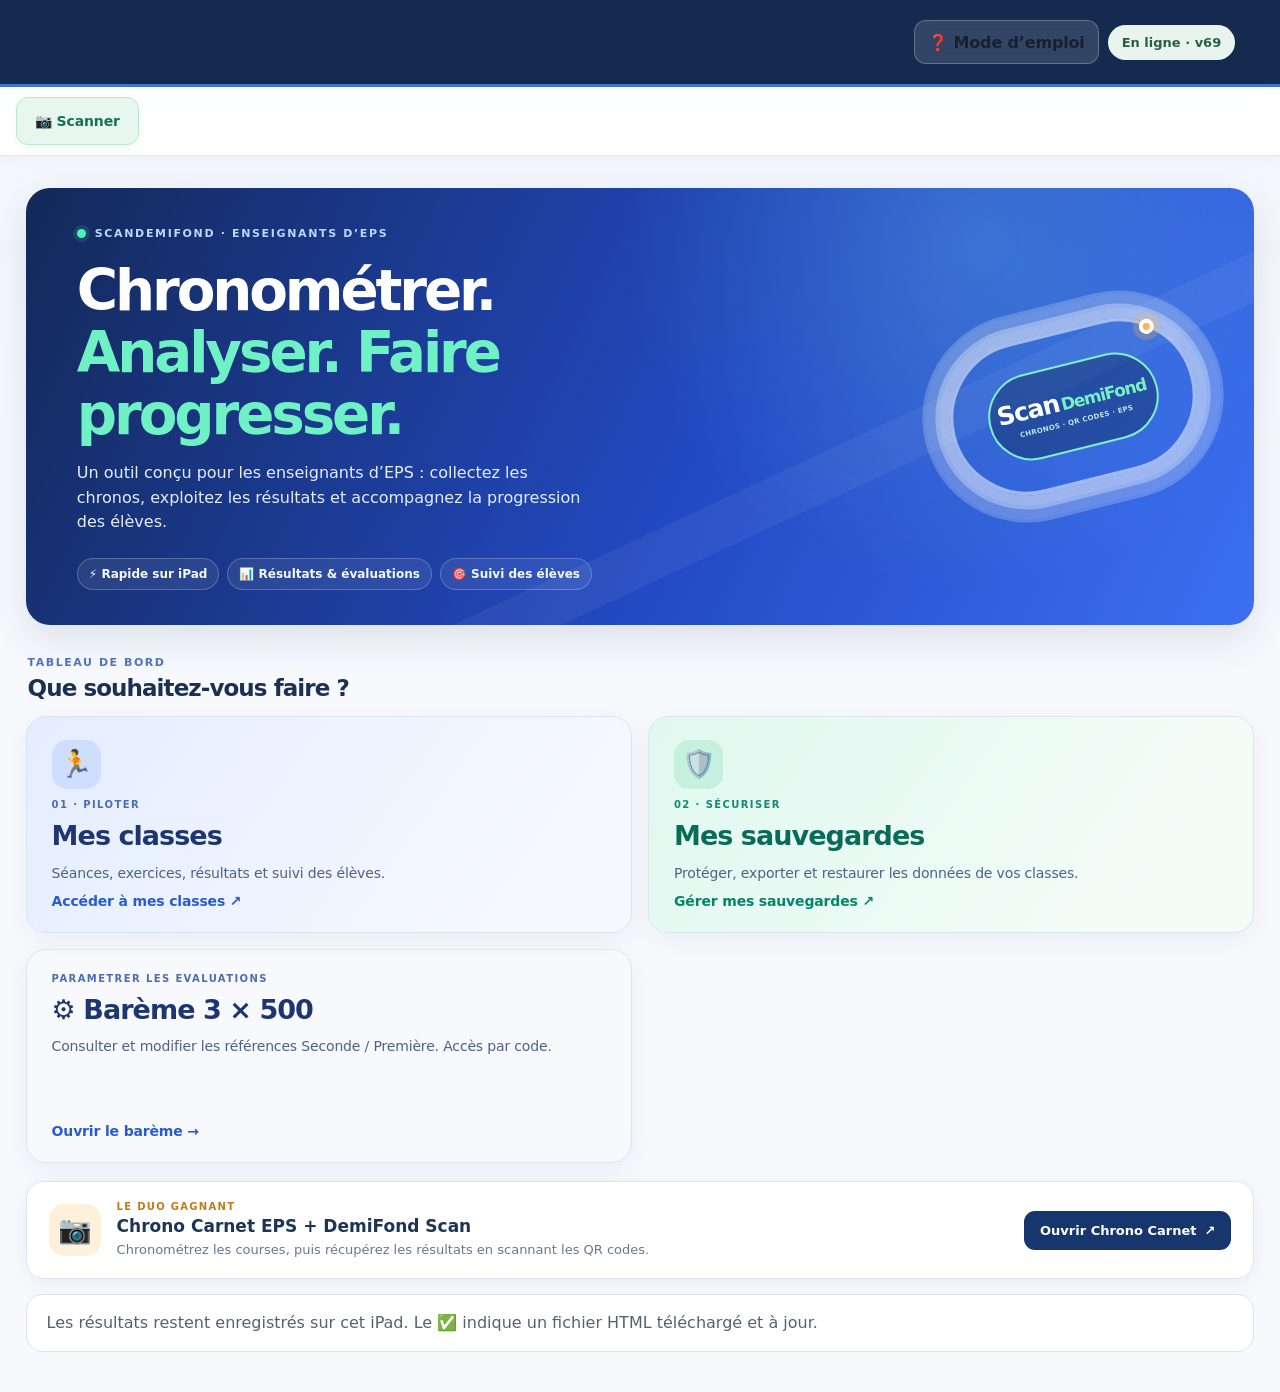
==== commit 21aa5a1e: "Charger le nouveau design system premium v31" ====
--- a/index.html
+++ b/index.html
@@ -27,7 +27,7 @@
 
   <link
     rel="stylesheet"
-    href="/modern-ui.css?v=30"
+    href="/modern-ui.css?v=31"
   >
 
   <title>
--- a/modern-ui.css
+++ b/modern-ui.css
@@ -1674,3 +1674,77 @@
 @media(hover:none){button:hover:not(:disabled),.button:hover,.space-card:hover,.class-tile:hover{transform:none}}
 @media(max-width:700px){main{padding-inline:12px}.card{border-radius:15px!important}.toolbar{padding:10px}nav{padding:9px 12px}nav button{min-height:44px}}
 @media(prefers-reduced-motion:reduce){button,.button,.space-card,.class-tile{transition:none!important}}
+
+
+/* =========================================================
+   DESIGN SYSTEM — Vauban Studio / édition professionnelle
+   Surcouche purement visuelle. Aucune modification de données.
+   ========================================================= */
+:root{
+ --ui-bg:#f6f8fc;--ui-surface:#fff;--ui-text:#172b49;
+ --ui-muted:#62748e;--ui-primary:#244c9f;--ui-primary-dark:#183a82;
+ --ui-primary-soft:#edf3ff;--ui-border:#e0e7f0;
+ --ui-radius:18px;--ui-shadow:0 8px 26px rgba(21,43,83,.055);
+ --studio-navy:#152b50;--studio-blue:#2959b9;--studio-teal:#087e78;
+ --studio-amber:#c78119;--studio-line:#e0e7f0;
+}
+body{background:linear-gradient(180deg,#f1f5fb 0,#f7f9fd 420px,#f7f9fd 100%);color:var(--studio-navy);font-feature-settings:"tnum" 1}
+header.scan-app-header{background:#142a4e!important;color:#fff!important;padding:20px clamp(18px,3.5vw,54px)!important;border-bottom:3px solid #3d75db!important;box-shadow:0 9px 30px rgba(18,40,76,.16)!important}
+header.scan-app-header small{background:rgba(255,255,255,.1)!important;color:#d7e5fc!important;font-size:10px!important;letter-spacing:.14em!important}
+header.scan-app-header h1{font-weight:800!important;letter-spacing:-.045em!important}
+header.scan-app-header p{color:#c4d3e9!important}
+header.scan-app-header .network-status{border-radius:100px}
+nav{border-bottom:1px solid #e0e7f0!important;box-shadow:0 3px 14px rgba(27,51,87,.035)!important}
+nav button{font-size:14px!important;font-weight:750!important}
+main{max-width:1480px!important}
+.workspace-title{border-bottom:1px solid #e0e7f0;padding-bottom:17px;margin-bottom:20px}
+.workspace-title h2{font-size:clamp(23px,2.3vw,32px)!important;font-weight:800!important;letter-spacing:-.045em!important}
+.workspace-title p{color:#62748e!important}
+.card{border:1px solid #e0e7f0!important;border-radius:19px!important;box-shadow:0 6px 24px rgba(21,43,83,.055)!important}
+.card h2,.card h3{color:#19345e}
+.toolbar{border-radius:16px!important;box-shadow:0 3px 13px rgba(20,44,82,.035)!important}
+button,.button{font-weight:750;min-height:42px}
+button:not(.scan-home-card):not(.space-card):not(.class-tile):not(.eps-lesson-main){-webkit-tap-highlight-color:transparent}
+button:focus-visible,a:focus-visible{outline:3px solid #7ba9ef!important;outline-offset:3px!important}
+button:disabled{opacity:.55;cursor:not-allowed}
+input,select,textarea{font-size:16px;accent-color:#2959b9}
+input:not([type="checkbox"]):not([type="radio"]),select,textarea{border:1px solid #cdd9e9;background:#fff;box-shadow:inset 0 1px 2px rgba(17,39,75,.025)}
+input:focus,select:focus,textarea:focus{box-shadow:0 0 0 3px #dbe9ff!important;border-color:#5481d5!important}
+.eps-home-hero{border-radius:24px!important;box-shadow:0 15px 40px rgba(22,47,94,.12)!important;overflow:hidden}
+.eps-home-hero h2{font-weight:850!important;letter-spacing:-.055em!important;line-height:1.1!important}
+.eps-home-hero-tags span{border-radius:999px!important}
+.eps-home-section-heading h3{font-weight:800;letter-spacing:-.04em}
+.scan-home-card{border:1px solid #dbe5f2!important;border-radius:20px!important;box-shadow:0 7px 23px rgba(23,50,91,.06)!important;transition:transform .16s ease,box-shadow .16s ease,border-color .16s ease!important}
+.scan-home-card:hover{border-color:#a9bde4!important;box-shadow:0 13px 28px rgba(23,50,91,.1)!important}
+.scan-home-card strong{font-weight:800!important;letter-spacing:-.035em!important}
+.scan-home-card b{font-weight:800!important}
+.eps-home-chrono{border-radius:18px!important}
+.space-card{border-radius:18px!important;background:#fff!important}
+.space-card strong{font-weight:800!important}
+.space-card.active{background:#f0f5ff!important;border-color:#93b0e8!important}
+#flowClassGrid .class-tile{border-radius:18px!important}
+#workflowContent .eps-lesson-tile{box-shadow:0 8px 23px rgba(23,50,91,.065)!important}
+#workflowContent .eps-lesson-main strong{letter-spacing:-.04em!important}
+#workflowContent .eps-lesson-results{border-radius:11px!important}
+#sessionResultsOverview{border-radius:20px!important;box-shadow:0 8px 25px rgba(21,43,83,.055)!important}
+#sessionResultsOverview .eps-progress-panel{border-radius:16px!important;background:#f0f5fd!important}
+#sessionResultsOverview .eps-progress-heading strong{font-weight:850!important;letter-spacing:-.055em}
+#sessionResultsOverview .eps-progress-track{height:11px!important}
+#sessionResultsOverview .eps-dashboard-checks section{border:1px solid #e0e7f0!important;box-shadow:none!important}
+#sessionResultsOverview .eps-dashboard-checks h3{font-size:15px!important;color:#19365e}
+#sessionResultsOverview .eps-dashboard-filters button[aria-pressed=true]{background:#244c9f!important;color:#fff!important;border-color:#244c9f!important}
+#sessionResultsOverview .eps-issue{border-radius:12px!important}
+#sessionResultsOverview .eps-unscanned-picker{border-left-width:4px!important}
+#results .table{box-shadow:0 4px 17px rgba(21,43,83,.035)}
+#results .table thead th{background:#eaf0fa!important;color:#1c3862!important;font-size:12px;letter-spacing:.01em}
+#results .table tbody td{border-bottom-color:#e8edf4}
+#exam500EditDialog .e500-edit-layout{background:#fff}
+#exam500EditDialog .e500-edit-layout h2{color:#152f57!important;font-weight:850!important;letter-spacing:-.045em!important}
+#exam500EditDialog .e500-races section{border:1px solid #dce6f1!important}
+#exam500EditDialog .e500-races h3{font-weight:800!important;color:#1c385d}
+#exam500EditDialog .e500-field span{font-size:12px!important;color:#526983!important;letter-spacing:.005em}
+#exam500EditDialog .e500-edit-layout input{font-variant-numeric:tabular-nums}
+details>summary{cursor:pointer;font-weight:750}
+@media(min-width:900px){main{padding-top:32px!important}.scan-home-card:hover{transform:translateY(-3px)!important}}
+@media(max-width:760px){header.scan-app-header{padding:15px 18px!important}.eps-home-hero{border-radius:18px!important}.scan-home-card{border-radius:16px!important}.workspace-title h2{font-size:23px!important}}
+@media(prefers-reduced-motion:reduce){.scan-home-card{transition:none!important}}
